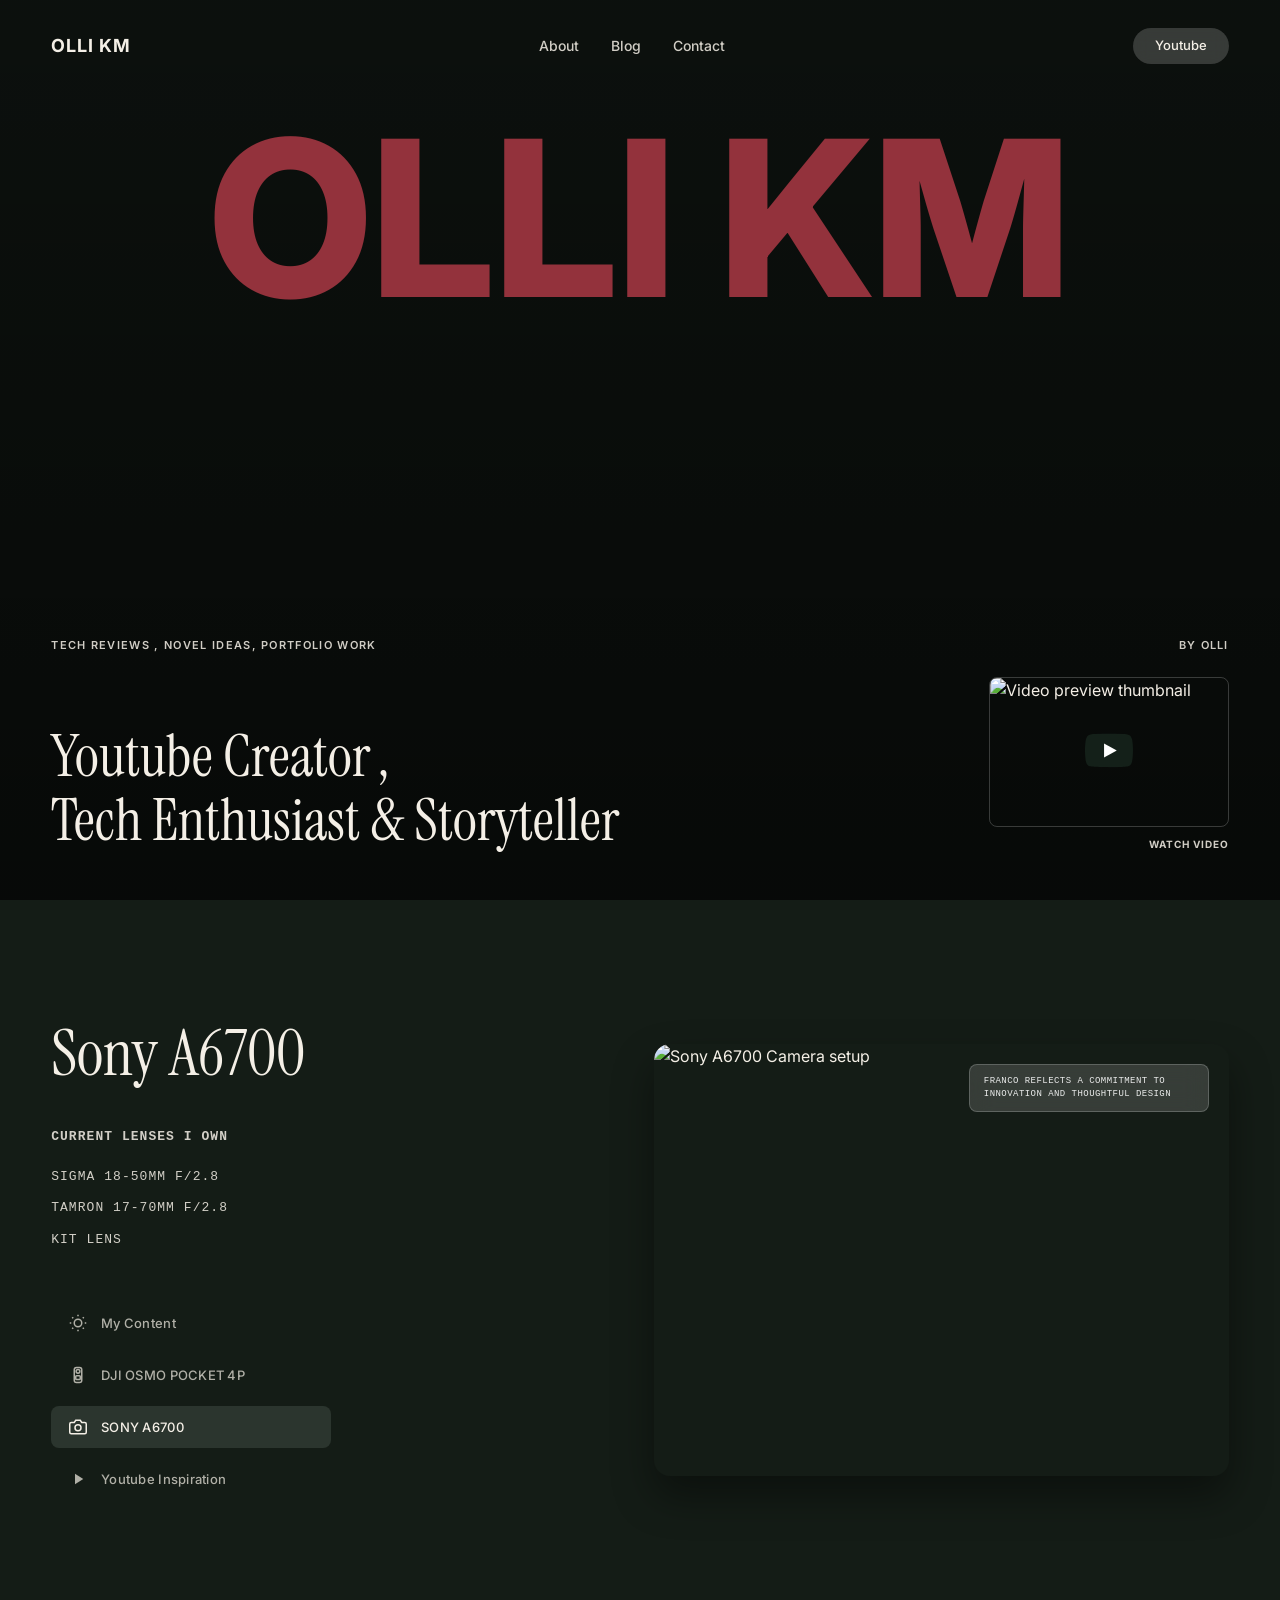
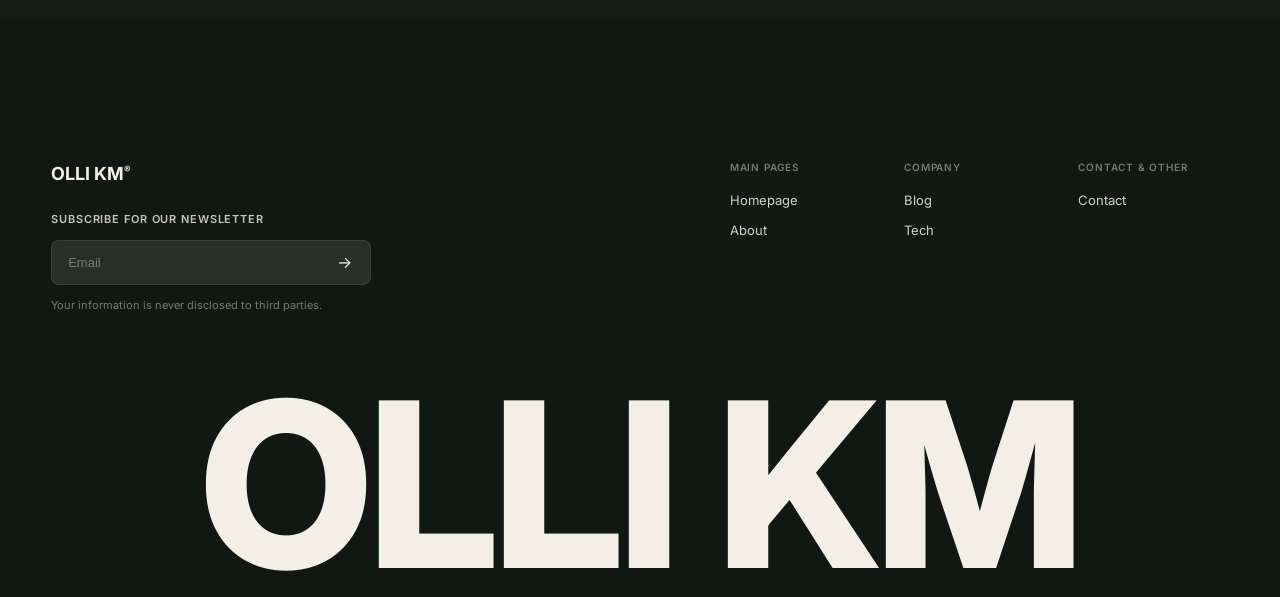
==== index.html @ 224660a1 "v2" ====
<!DOCTYPE html>
<html lang="en">
<head>
  <meta charset="UTF-8">
  <meta name="viewport" content="width=device-width, initial-scale=1.0">
  <title>Olli Km — Youtube Creator, Tech Enthusiast & Storyteller</title>
  <link rel="preconnect" href="https://fonts.googleapis.com">
  <link rel="preconnect" href="https://fonts.gstatic.com" crossorigin>
  <link href="https://fonts.googleapis.com/css2?family=Instrument+Serif:ital@0;1&family=Inter:wght@400;500;600;700&display=swap" rel="stylesheet">
  <link rel="stylesheet" href="styles.css">
</head>
<body>

  <!-- NAV -->
  <header class="nav">
    <div class="nav__inner">
      <a href="index.html" class="nav__logo" aria-label="Olli Km home">
        <span class="logo-text">OLLI KM</span>
      </a>

      <button class="nav__toggle" id="nav-toggle" aria-label="Toggle Navigation">
        <span></span><span></span><span></span>
      </button>

      <nav class="nav__links" id="nav-links">
        <a href="about.html">About</a>
        <a href="blog.html">Blog</a>
        <a href="contact.html">Contact</a>
      </nav>

      <a class="nav__social" href="https://www.youtube.com/@OlliKm" target="_blank" rel="noopener">Youtube</a>
    </div>
  </header>

  <!-- HERO -->
  <section class="hero">
    <div class="hero__bg">
      <video autoplay loop muted playsinline poster="https://framerusercontent.com/images/f2rn08afbrtsEUrreXvq5zwhVk.jpeg">
      </video>
      <div class="hero__overlay"></div>
    </div>

    <div class="hero__watermark">OLLI KM</div>

    <div class="hero__content">
      <div class="hero__eyebrows">
        <span class="hero__eyebrow-left">TECH REVIEWS , NOVEL IDEAS, PORTFOLIO WORK</span>
        <span class="hero__eyebrow-right">BY OLLI</span>
      </div>

      <div class="hero__bottom-row">
        <h1 class="hero__title">
          Youtube Creator ,<br>
          Tech Enthusiast &amp; Storyteller
        </h1>

        <div class="hero__video-card">
          <div class="hero__video-wrapper">
            <img src="https://i.ytimg.com/vi_webp/jwesm5OXnQU/sddefault.webp" alt="Video preview thumbnail">
            <button class="play-btn" data-video="https://www.youtube.com/embed/jwesm5OXnQU?autoplay=1" aria-label="Play video">
              <svg width="48" height="34" viewBox="0 0 68 48" fill="none">
                <path d="M66.52 7.74C65.74 4.81 64.03 2.33 61.1 1.55C55.79 0.13 34 0 34 0C34 0 12.21 0.13 6.9 1.55C3.97 2.33 2.27 4.81 1.48 7.74C0.06 13.05 0 24 0 24C0 24 0.06 34.95 1.48 40.26C2.26 43.19 3.97 45.67 6.9 46.45C12.21 47.87 34 48 34 48C34 48 55.79 47.87 61.1 46.45C64.03 45.67 65.74 43.19 66.52 40.26C67.94 34.95 68 24 68 24C68 24 67.94 13.05 66.52 7.74Z" fill="#16231b" fill-opacity="0.9"/>
                <path d="M45 24L27 14V34" fill="white"/>
              </svg>
            </button>
          </div>
          <span class="hero__video-caption">WATCH VIDEO</span>
        </div>
      </div>
    </div>
  </section>

  <!-- INTERACTIVE VERTICAL TABS SECTION -->
  <section class="section section--dark-tabs">
    <div class="tabs-grid">
      
      <!-- LEFT COLUMN: DYNAMIC TEXT & VERTICAL MENU -->
      <div class="tabs-left">
        <!-- Content Panel 1: My Content -->
        <div class="tab-text-panel" id="text-content">
          <h2 class="tab-panel__title">My Videos</h2>
          <p class="tab-panel__desc">Check out some of my latest YouTube uploads, tech reviews, and daily vlogs.</p>
        </div>

        <!-- Content Panel 2: DJI Osmo -->
        <div class="tab-text-panel" id="text-osmo">
          <h2 class="tab-panel__title">DJI Osmo Pocket 3</h2>
          <div class="tab-panel__mono-list">
            <span class="mono-label">MY TRAVEL RIG</span>
            <span>CREATOR COMBO</span>
            <span>DJI MIC 2 TRANSMITTER</span>
            <span>ND FILTER SET</span>
          </div>
        </div>

        <!-- Content Panel 3: Sony A6700 (Active Default) -->
        <div class="tab-text-panel active" id="text-sony">
          <h2 class="tab-panel__title">Sony A6700</h2>
          <div class="tab-panel__mono-list">
            <span class="mono-label">CURRENT LENSES I OWN</span>
            <span>SIGMA 18-50MM F/2.8</span>
            <span>TAMRON 17-70MM F/2.8</span>
            <span>KIT LENS</span>
          </div>
        </div>

        <!-- Content Panel 4: Youtube Inspiration -->
        <div class="tab-text-panel" id="text-inspiration">
          <h2 class="tab-panel__title">The Youtubers<br>I Enjoy Watching</h2>
        </div>

        <!-- Vertical Navigation Buttons List -->
        <div class="vertical-tab-list" role="tablist">
          <button class="v-tab-btn" data-tab="content" role="tab">
            <svg class="v-tab-icon" viewBox="0 0 24 24" fill="none" stroke="currentColor" stroke-width="2"><circle cx="12" cy="12" r="5"/><path d="M12 1v2M12 21v2M4.22 4.22l1.42 1.42M18.36 18.36l1.42 1.42M1 12h2M21 12h2M4.22 19.78l1.42-1.42M18.36 5.64l1.42-1.42"/></svg>
            <span>My Content</span>
          </button>

          <button class="v-tab-btn" data-tab="osmo" role="tab">
            <svg class="v-tab-icon" viewBox="0 0 24 24" fill="none" stroke="currentColor" stroke-width="2"><rect x="7" y="2" width="10" height="20" rx="3"/><circle cx="12" cy="7" r="2.5"/><rect x="9" y="13" width="6" height="5" rx="1"/></svg>
            <span>DJI OSMO POCKET 4P</span>
          </button>

          <button class="v-tab-btn active" data-tab="sony" role="tab">
            <svg class="v-tab-icon" viewBox="0 0 24 24" fill="none" stroke="currentColor" stroke-width="2"><path d="M23 19a2 2 0 0 1-2 2H3a2 2 0 0 1-2-2V8a2 2 0 0 1 2-2h4l2-3h6l2 3h4a2 2 0 0 1 2 2z"/><circle cx="12" cy="13" r="4"/></svg>
            <span>SONY A6700</span>
          </button>

          <button class="v-tab-btn" data-tab="inspiration" role="tab">
            <svg class="v-tab-icon" viewBox="0 0 24 24" fill="currentColor"><path d="M8 5v14l11-7z"/></svg>
            <span>Youtube Inspiration</span>
          </button>
        </div>
      </div>

      <!-- RIGHT COLUMN: DYNAMIC MEDIA CONTENT -->
      <div class="tabs-right">
        <!-- Media Panel 1: My Content -->
        <div class="tab-media-panel" id="media-content">
          <div class="video-grid-2col">
            <div class="v-card">
              <img src="https://i.ytimg.com/vi_webp/4opxB0Tn7pM/sddefault.webp" alt="Video thumbnail">
              <button class="play-btn" data-video="https://www.youtube.com/embed/4opxB0Tn7pM?autoplay=1" aria-label="Play video"><svg width="48" height="34" viewBox="0 0 68 48"><path d="M66.52 7.74C65.74 4.81 64.03 2.33 61.1 1.55C55.79 0.13 34 0 34 0C34 0 12.21 0.13 6.9 1.55C3.97 2.33 2.27 4.81 1.48 7.74C0.06 13.05 0 24 0 24C0 24 0.06 34.95 1.48 40.26C2.26 43.19 3.97 45.67 6.9 46.45C12.21 47.87 34 48 34 48C34 48 55.79 47.87 61.1 46.45C64.03 45.67 65.74 43.19 66.52 40.26C67.94 34.95 68 24 68 24C68 24 67.94 13.05 66.52 7.74Z" fill="#16231b"/><path d="M45 24L27 14V34" fill="white"/></svg></button>
            </div>
          </div>
        </div>

        <!-- Media Panel 2: DJI Osmo -->
        <div class="tab-media-panel" id="media-osmo">
          <div class="image-showcase">
            <img src="https://images.unsplash.com/photo-1526170375885-4d8ecf77b99f?auto=format&fit=crop&w=1000&q=80" alt="DJI Osmo Pocket Camera">
          </div>
        </div>

        <!-- Media Panel 3: Sony A6700 (Active Default) -->
        <div class="tab-media-panel active" id="media-sony">
          <div class="image-showcase">
            <img src="https://images.unsplash.com/photo-1516035069371-29a1b244cc32?auto=format&fit=crop&w=1000&q=80" alt="Sony A6700 Camera setup">
            <div class="glass-badge">
              FRANCO REFLECTS A COMMITMENT TO INNOVATION AND THOUGHTFUL DESIGN
            </div>
          </div>
        </div>

        <!-- Media Panel 4: Youtube Inspiration -->
        <div class="tab-media-panel" id="media-inspiration">
          <div class="stacked-video-list">
            <div class="v-card-stacked">
              <img src="https://images.unsplash.com/photo-1501339847302-ac426a4a7cbb?auto=format&fit=crop&w=800&q=80" alt="Coffee shop vlog">
              <div class="v-card-stacked__overlay">
                <span>MY LOFT APARTMENT COFFEE SHOP (the event)</span>
              </div>
              <button class="play-btn" data-video="https://www.youtube.com/embed/dQw4w9WgXcQ?autoplay=1" aria-label="Play video"><svg width="48" height="34" viewBox="0 0 68 48"><path d="M66.52 7.74C65.74 4.81 64.03 2.33 61.1 1.55C55.79 0.13 34 0 34 0C34 0 12.21 0.13 6.9 1.55C3.97 2.33 2.27 4.81 1.48 7.74C0.06 13.05 0 24 0 24C0 24 0.06 34.95 1.48 40.26C2.26 43.19 3.97 45.67 6.9 46.45C12.21 47.87 34 48 34 48C34 48 55.79 47.87 61.1 46.45C64.03 45.67 65.74 43.19 66.52 40.26C67.94 34.95 68 24 68 24C68 24 67.94 13.05 66.52 7.74Z" fill="#16231b"/><path d="M45 24L27 14V34" fill="white"/></svg></button>
            </div>
            <div class="v-card-stacked">
              <img src="https://images.unsplash.com/photo-1477959858617-67f30ac4ce6d?auto=format&fit=crop&w=800&q=80" alt="New year reset vlog">
              <div class="v-card-stacked__overlay">
                <span>new year reset LIVING ALONE TORONTO</span>
              </div>
              <button class="play-btn" data-video="https://www.youtube.com/embed/dQw4w9WgXcQ?autoplay=1" aria-label="Play video"><svg width="48" height="34" viewBox="0 0 68 48"><path d="M66.52 7.74C65.74 4.81 64.03 2.33 61.1 1.55C55.79 0.13 34 0 34 0C34 0 12.21 0.13 6.9 1.55C3.97 2.33 2.27 4.81 1.48 7.74C0.06 13.05 0 24 0 24C0 24 0.06 34.95 1.48 40.26C2.26 43.19 3.97 45.67 6.9 46.45C12.21 47.87 34 48 34 48C34 48 55.79 47.87 61.1 46.45C64.03 45.67 65.74 43.19 66.52 40.26C67.94 34.95 68 24 68 24C68 24 67.94 13.05 66.52 7.74Z" fill="#16231b"/><path d="M45 24L27 14V34" fill="white"/></svg></button>
            </div>
          </div>
        </div>
      </div>

    </div>
  </section>

  <!-- UNIVERSAL FOOTER (Add this block to all subpages) -->
  <footer class="site-footer">
    <!-- Top Image/Wave Banner Blend -->
    <div class="footer__wave-banner"></div>

    <div class="footer__content">
      <div class="footer__grid">
        
        <!-- Left: Branding & Newsletter -->
        <div class="footer__brand-col">
          <div class="footer__logo">OLLI KM<span class="logo-sup">®</span></div>
          <p class="footer__newsletter-label">SUBSCRIBE FOR OUR NEWSLETTER</p>
          <form class="footer__form" id="newsletter-form">
            <input type="email" placeholder="Email" required aria-label="Email address">
            <button type="submit" aria-label="Subscribe">→</button>
          </form>
          <p class="footer__disclaimer">Your information is never disclosed to third parties.</p>
        </div>

        <!-- Right: 3-Column Navigation -->
        <nav class="footer__nav-grid">
          <div class="footer__col">
            <span class="footer__col-head">MAIN PAGES</span>
            <a href="index.html">Homepage</a>
            <a href="about.html">About</a>
          </div>
          <div class="footer__col">
            <span class="footer__col-head">COMPANY</span>
            <a href="blog.html">Blog</a>
            <a href="contact.html">Tech</a>
          </div>
          <div class="footer__col">
            <span class="footer__col-head">CONTACT &amp; OTHER</span>
            <a href="contact.html">Contact</a>
          </div>
        </nav>

      </div>

      <!-- Edge-to-Edge Huge Title Watermark -->
      <div class="footer__watermark-bottom">OLLI KM</div>
    </div>
  </footer>

  <!-- Video Modal -->
  <div class="video-modal" id="video-modal" hidden>
    <button class="video-modal__close" id="video-modal-close" aria-label="Close video">&times;</button>
    <div class="video-modal__frame">
      <iframe id="video-modal-iframe" src="" title="Video player" frameborder="0" allow="accelerometer; autoplay; clipboard-write; encrypted-media; gyroscope; picture-in-picture" allowfullscreen></iframe>
    </div>
  </div>

  <script src="script.js"></script>
</body>
</html>
---- styles.css ----
/* =========================================================
   Global Variables & Reset
   ========================================================= */
:root {
  --color-cream: #f4efe6;
  --color-dark-bg: #111713;
  --color-tabs-bg: #141c16;
  --color-tab-pill: rgba(255, 255, 255, 0.12);
  --color-tab-pill-active: #2b352e;
  --color-maroon: #93323c;
  --color-white: #ffffff;
  --color-line-light: rgba(244, 239, 230, 0.12);

  --font-serif: "Instrument Serif", Georgia, serif;
  --font-sans: "Inter", -apple-system, BlinkMacSystemFont, sans-serif;

  --max-width: 1360px;
  --radius-sm: 8px;
  --radius-md: 16px;
  --radius-pill: 999px;
}

* { box-sizing: border-box; margin: 0; padding: 0; }
html { scroll-behavior: smooth; }

body {
  font-family: var(--font-sans);
  background: var(--color-dark-bg);
  color: var(--color-cream);
  -webkit-font-smoothing: antialiased;
  line-height: 1.5;
}

img { max-width: 100%; display: block; }
a { text-decoration: none; color: inherit; }
button { font-family: inherit; cursor: pointer; border: none; background: none; }

/* =========================================================
   Navigation Header
   ========================================================= */
.nav {
  position: absolute;
  top: 0; left: 0; right: 0;
  z-index: 20;
  padding: 28px 4vw;
}
.nav__inner {
  max-width: var(--max-width);
  margin: 0 auto;
  display: flex;
  align-items: center;
  justify-content: space-between;
}
.logo-text { font-weight: 700; font-size: 18px; letter-spacing: 0.05em; }
.nav__links { display: flex; gap: 32px; font-size: 14px; font-weight: 500; }
.nav__links a { opacity: 0.85; transition: opacity 0.2s; }
.nav__links a:hover { opacity: 1; }

.nav__social {
  font-size: 13px;
  font-weight: 500;
  background: rgba(255, 255, 255, 0.18);
  color: var(--color-cream);
  padding: 8px 22px;
  border-radius: var(--radius-pill);
  backdrop-filter: blur(8px);
  transition: all 0.2s;
}
.nav__social:hover { background: var(--color-cream); color: var(--color-dark-bg); }
.nav__toggle { display: none; }

/* =========================================================
   Hero Section
   ========================================================= */
.hero {
  position: relative;
  min-height: 100vh;
  display: flex;
  flex-direction: column;
  justify-content: space-between;
  padding: 120px 4vw 48px;
  overflow: hidden;
  background: var(--color-dark-bg);
}
.hero__bg { position: absolute; inset: 0; z-index: 1; }
.hero__bg video { width: 100%; height: 100%; object-fit: cover; }
.hero__overlay { position: absolute; inset: 0; background: linear-gradient(180deg, rgba(0,0,0,0.3) 0%, rgba(0,0,0,0.6) 100%); }

.hero__watermark {
  position: relative;
  z-index: 2;
  font-weight: 800;
  font-size: clamp(72px, 17vw, 240px);
  line-height: 0.9;
  color: var(--color-maroon);
  text-align: center;
  user-select: none;
}

.hero__content {
  position: relative;
  z-index: 3;
  max-width: var(--max-width);
  width: 100%;
  margin: auto auto 0;
}
.hero__eyebrows {
  display: flex;
  justify-content: space-between;
  font-size: 11px;
  font-weight: 600;
  letter-spacing: 0.12em;
  opacity: 0.85;
  margin-bottom: 24px;
}
.hero__bottom-row { display: flex; justify-content: space-between; align-items: flex-end; gap: 32px; }
.hero__title { font-family: var(--font-serif); font-weight: 400; font-size: clamp(36px, 4.5vw, 60px); line-height: 1.1; max-width: 620px; }

.hero__video-card { display: flex; flex-direction: column; align-items: flex-end; gap: 10px; }
.hero__video-wrapper {
  position: relative;
  width: 240px;
  aspect-ratio: 16/10;
  border-radius: var(--radius-sm);
  overflow: hidden;
  border: 1px solid rgba(255,255,255,0.2);
}
.hero__video-wrapper img { width: 100%; height: 100%; object-fit: cover; }
.hero__video-caption { font-size: 10px; font-weight: 700; letter-spacing: 0.1em; opacity: 0.85; }

.play-btn {
  position: absolute;
  top: 50%; left: 50%;
  transform: translate(-50%, -50%);
  transition: transform 0.2s;
}
.play-btn:hover { transform: translate(-50%, -50%) scale(1.1); }

/* =========================================================
   Vertical Sidebar Tabs Section (Matching Screenshots 1 & 2)
   ========================================================= */
.section--dark-tabs {
  background-color: var(--color-tabs-bg);
  padding: 120px 4vw;
  min-height: 80vh;
  display: flex;
  align-items: center;
}

.tabs-grid {
  max-width: var(--max-width);
  width: 100%;
  margin: 0 auto;
  display: grid;
  grid-template-columns: 1fr 1.1fr;
  gap: 80px;
  align-items: center;
}

/* Left Column Styling */
.tabs-left {
  display: flex;
  flex-direction: column;
  justify-content: space-between;
  min-height: 480px;
}

.tab-text-panel {
  display: none;
}
.tab-text-panel.active {
  display: block;
  animation: fadeIn 0.35s ease;
}

.tab-panel__title {
  font-family: var(--font-serif);
  font-weight: 400;
  font-size: clamp(48px, 5vw, 72px);
  line-height: 1.05;
  margin-bottom: 40px;
}

.tab-panel__desc {
  font-size: 16px;
  opacity: 0.8;
  max-width: 420px;
}

.tab-panel__mono-list {
  display: flex;
  flex-direction: column;
  gap: 12px;
  font-family: monospace;
  font-size: 13px;
  letter-spacing: 0.08em;
  opacity: 0.85;
}
.tab-panel__mono-list .mono-label {
  font-weight: 700;
  margin-bottom: 8px;
  color: var(--color-cream);
  opacity: 1;
}

/* Vertical Tab Buttons List */
.vertical-tab-list {
  display: flex;
  flex-direction: column;
  gap: 10px;
  max-width: 280px;
  margin-top: auto;
  padding-top: 40px;
}

.v-tab-btn {
  display: flex;
  align-items: center;
  gap: 14px;
  padding: 12px 18px;
  border-radius: var(--radius-sm);
  font-size: 13px;
  font-weight: 500;
  letter-spacing: 0.02em;
  color: rgba(244, 239, 230, 0.7);
  background: transparent;
  transition: all 0.2s ease;
}

.v-tab-btn:hover {
  color: var(--color-cream);
  background: rgba(255, 255, 255, 0.05);
}

.v-tab-btn.active {
  background: var(--color-tab-pill-active);
  color: var(--color-cream);
}

.v-tab-icon {
  width: 18px;
  height: 18px;
  flex-shrink: 0;
}

/* Right Column Media Containers */
.tab-media-panel {
  display: none;
}
.tab-media-panel.active {
  display: block;
  animation: fadeIn 0.35s ease;
}

.image-showcase {
  position: relative;
  width: 100%;
  aspect-ratio: 4/3;
  border-radius: var(--radius-md);
  overflow: hidden;
  box-shadow: 0 20px 40px rgba(0,0,0,0.4);
}
.image-showcase img { width: 100%; height: 100%; object-fit: cover; }

.glass-badge {
  position: absolute;
  top: 20px;
  right: 20px;
  max-width: 240px;
  padding: 10px 14px;
  font-family: monospace;
  font-size: 9px;
  letter-spacing: 0.05em;
  line-height: 1.4;
  color: rgba(255, 255, 255, 0.9);
  background: rgba(255, 255, 255, 0.15);
  backdrop-filter: blur(12px);
  -webkit-backdrop-filter: blur(12px);
  border: 1px solid rgba(255, 255, 255, 0.2);
  border-radius: var(--radius-sm);
}

.stacked-video-list {
  display: flex;
  flex-direction: column;
  gap: 24px;
}

.v-card-stacked {
  position: relative;
  width: 100%;
  aspect-ratio: 16/9;
  border-radius: var(--radius-md);
  overflow: hidden;
}
.v-card-stacked img { width: 100%; height: 100%; object-fit: cover; }

.v-card-stacked__overlay {
  position: absolute;
  inset: 0;
  display: flex;
  align-items: center;
  justify-content: center;
  background: rgba(0,0,0,0.25);
  font-weight: 700;
  font-size: 18px;
  text-align: center;
  padding: 20px;
  text-shadow: 0 2px 8px rgba(0,0,0,0.6);
}

@keyframes fadeIn {
  from { opacity: 0; transform: translateY(8px); }
  to { opacity: 1; transform: translateY(0); }
}

/* =========================================================
   Universal Footer (Matching Screenshot 3)
   ========================================================= */
.site-footer {
  background-color: var(--color-dark-bg);
  position: relative;
  overflow: hidden;
  padding-top: 140px;
}

/* Ocean Image Header Blend Overlay */
.footer__wave-banner {
  position: absolute;
  top: 0; left: 0; right: 0;
  height: 220px;
  background: linear-gradient(180deg, rgba(17, 23, 19, 0) 0%, var(--color-dark-bg) 100%),
              url("https://images.unsplash.com/photo-1507525428034-b723cf961d3e?auto=format&fit=crop&w=1600&q=80") center/cover no-repeat;
  opacity: 0.6;
}

.footer__content {
  position: relative;
  z-index: 2;
  max-width: var(--max-width);
  margin: 0 auto;
  padding: 0 4vw;
}

.footer__grid {
  display: grid;
  grid-template-columns: 1.2fr 1fr;
  gap: 80px;
  margin-bottom: 80px;
}

.footer__logo {
  font-size: 18px;
  font-weight: 700;
  margin-bottom: 24px;
}
.logo-sup { font-size: 10px; vertical-align: super; }

.footer__newsletter-label {
  font-size: 11px;
  font-weight: 600;
  letter-spacing: 0.08em;
  opacity: 0.8;
  margin-bottom: 12px;
}

.footer__form {
  display: flex;
  align-items: center;
  background: rgba(255, 255, 255, 0.1);
  border-radius: var(--radius-sm);
  padding: 4px 6px 4px 16px;
  max-width: 320px;
  margin-bottom: 12px;
  border: 1px solid rgba(255, 255, 255, 0.08);
}

.footer__form input {
  flex: 1;
  background: transparent;
  border: none;
  color: var(--color-cream);
  font-size: 13px;
  padding: 10px 0;
}
.footer__form input::placeholder { color: rgba(244, 239, 230, 0.4); }
.footer__form input:focus { outline: none; }

.footer__form button {
  color: var(--color-cream);
  font-size: 16px;
  padding: 4px 12px;
}

.footer__disclaimer {
  font-size: 11px;
  opacity: 0.45;
}

.footer__nav-grid {
  display: grid;
  grid-template-columns: repeat(3, 1fr);
  gap: 24px;
}

.footer__col-head {
  display: block;
  font-size: 10px;
  font-weight: 600;
  letter-spacing: 0.08em;
  opacity: 0.45;
  margin-bottom: 16px;
}

.footer__col a {
  display: block;
  font-size: 13px;
  margin-bottom: 10px;
  opacity: 0.85;
  transition: opacity 0.2s;
}
.footer__col a:hover { opacity: 1; }

/* Giant Bottom Edge-To-Edge Text */
.footer__watermark-bottom {
  font-weight: 800;
  font-size: clamp(80px, 18vw, 280px);
  line-height: 0.8;
  text-align: center;
  letter-spacing: -0.02em;
  color: var(--color-cream);
  user-select: none;
  padding-bottom: 20px;
}

/* Modal */
.video-modal {
  position: fixed; inset: 0; background: rgba(0,0,0,0.9);
  display: flex; align-items: center; justify-content: center; z-index: 100; padding: 24px;
}
.video-modal[hidden] { display: none; }
.video-modal__frame { width: 100%; max-width: 900px; aspect-ratio: 16/9; }
.video-modal__frame iframe { width: 100%; height: 100%; border-radius: var(--radius-sm); }
.video-modal__close { position: absolute; top: 24px; right: 32px; color: var(--color-cream); font-size: 36px; }

/* Responsive adjustments */
@media (max-width: 900px) {
  .tabs-grid { grid-template-columns: 1fr; gap: 48px; }
  .tabs-left { min-height: auto; }
  .footer__grid { grid-template-columns: 1fr; gap: 48px; }
}
/* =========================================================
   Active Navigation Highlight
   ========================================================= */
.nav__links a.nav__link--active {
  opacity: 1;
  font-weight: 600;
  border-bottom: 2px solid var(--color-cream);
  padding-bottom: 2px;
}

/* =========================================================
   About Page Hero
   ========================================================= */
.about-hero {
  padding: 160px 4vw 80px;
  background-color: var(--color-dark-bg);
}

.about-hero__inner {
  max-width: var(--max-width);
  margin: 0 auto;
}

.mono-tag {
  display: inline-block;
  font-family: monospace;
  font-size: 11px;
  letter-spacing: 0.12em;
  opacity: 0.7;
  margin-bottom: 20px;
}

.about-hero__title {
  font-family: var(--font-serif);
  font-weight: 400;
  font-size: clamp(40px, 5.5vw, 76px);
  line-height: 1.08;
  max-width: 960px;
}

/* =========================================================
   About Bio Section
   ========================================================= */
.about-bio {
  padding: 60px 4vw 120px;
  background-color: var(--color-tabs-bg);
}

.about-bio__inner {
  max-width: var(--max-width);
  margin: 0 auto;
  display: grid;
  grid-template-columns: 1fr 1.1fr;
  gap: 80px;
  align-items: center;
}

.bio-image-wrapper {
  position: relative;
  width: 100%;
  aspect-ratio: 4/5;
  border-radius: var(--radius-md);
  overflow: hidden;
  box-shadow: 0 20px 40px rgba(0,0,0,0.4);
}

.bio-image-wrapper img {
  width: 100%;
  height: 100%;
  object-fit: cover;
}

.section-heading {
  font-family: var(--font-serif);
  font-size: clamp(32px, 3.5vw, 48px);
  font-weight: 400;
  line-height: 1.15;
  margin: 8px 0 24px;
}

.bio-paragraph {
  font-size: 16px;
  line-height: 1.7;
  opacity: 0.8;
  margin-bottom: 20px;
}

/* Stats Cards */
.stats-grid {
  display: grid;
  grid-template-columns: repeat(3, 1fr);
  gap: 20px;
  margin-top: 40px;
  padding-top: 32px;
  border-top: 1px solid var(--color-line-light);
}

.stat-card__number {
  display: block;
  font-family: var(--font-serif);
  font-size: 32px;
  color: var(--color-cream);
  margin-bottom: 4px;
}

.stat-card__label {
  font-size: 11px;
  font-weight: 600;
  letter-spacing: 0.05em;
  opacity: 0.6;
  text-transform: uppercase;
}

/* =========================================================
   About Values Section
   ========================================================= */
.about-values {
  padding: 120px 4vw;
  background-color: var(--color-dark-bg);
}

.about-values__inner {
  max-width: var(--max-width);
  margin: 0 auto;
}

.values-header {
  margin-bottom: 60px;
}

.values-grid {
  display: grid;
  grid-template-columns: repeat(3, 1fr);
  gap: 32px;
}

.value-card {
  background: rgba(255, 255, 255, 0.03);
  border: 1px solid rgba(255, 255, 255, 0.06);
  padding: 36px 28px;
  border-radius: var(--radius-md);
  transition: transform 0.2s ease, border-color 0.2s ease;
}

.value-card:hover {
  transform: translateY(-4px);
  border-color: rgba(255, 255, 255, 0.15);
}

.value-card__num {
  font-family: monospace;
  font-size: 12px;
  opacity: 0.5;
  display: block;
  margin-bottom: 20px;
}

.value-card__title {
  font-size: 20px;
  font-weight: 600;
  margin-bottom: 12px;
}

.value-card__desc {
  font-size: 14px;
  line-height: 1.6;
  opacity: 0.75;
}

/* Responsive adjustments for About Page */
@media (max-width: 900px) {
  .about-bio__inner {
    grid-template-columns: 1fr;
    gap: 48px;
  }
  .values-grid {
    grid-template-columns: 1fr;
  }
  .stats-grid {
    grid-template-columns: repeat(2, 1fr);
  }
}
/* =========================================================
   Blog Page Styles
   ========================================================= */
.blog-hero {
  padding: 160px 4vw 60px;
  background-color: var(--color-dark-bg);
}

.blog-hero__inner {
  max-width: var(--max-width);
  margin: 0 auto;
}

.blog-hero__title {
  font-family: var(--font-serif);
  font-weight: 400;
  font-size: clamp(48px, 6vw, 84px);
  line-height: 1.05;
  margin-bottom: 40px;
}

.blog-filters {
  display: flex;
  gap: 12px;
  flex-wrap: wrap;
}

.filter-pill {
  font-size: 13px;
  font-weight: 500;
  padding: 10px 20px;
  border-radius: var(--radius-pill);
  background: rgba(255, 255, 255, 0.06);
  color: var(--color-cream);
  border: 1px solid rgba(255, 255, 255, 0.1);
  transition: all 0.2s ease;
}

.filter-pill:hover,
.filter-pill.active {
  background: var(--color-cream);
  color: var(--color-dark-bg);
  border-color: var(--color-cream);
}

/* Featured Article Banner */
.blog-featured {
  padding: 0 4vw 80px;
  background-color: var(--color-dark-bg);
}

.blog-featured__inner {
  max-width: var(--max-width);
  margin: 0 auto;
}

.featured-card {
  display: grid;
  grid-template-columns: 1.2fr 1fr;
  gap: 48px;
  align-items: center;
  background: var(--color-tabs-bg);
  border: 1px solid rgba(255, 255, 255, 0.08);
  border-radius: var(--radius-md);
  overflow: hidden;
  transition: border-color 0.2s ease;
}

.featured-card:hover {
  border-color: rgba(255, 255, 255, 0.2);
}

.featured-card__image {
  position: relative;
  aspect-ratio: 16/10;
  overflow: hidden;
}

.featured-card__image img {
  width: 100%;
  height: 100%;
  object-fit: cover;
  transition: transform 0.4s ease;
}

.featured-card:hover .featured-card__image img {
  transform: scale(1.03);
}

.category-badge {
  position: absolute;
  top: 20px;
  left: 20px;
  font-family: monospace;
  font-size: 10px;
  letter-spacing: 0.08em;
  background: rgba(17, 23, 19, 0.85);
  backdrop-filter: blur(8px);
  padding: 6px 12px;
  border-radius: var(--radius-sm);
  border: 1px solid rgba(255, 255, 255, 0.15);
}

.featured-card__content {
  padding: 40px 40px 40px 0;
}

.post-meta {
  font-family: monospace;
  font-size: 11px;
  letter-spacing: 0.08em;
  opacity: 0.6;
  margin-bottom: 16px;
  display: flex;
  align-items: center;
  gap: 8px;
}

.featured-card__title {
  font-family: var(--font-serif);
  font-size: clamp(28px, 3vw, 42px);
  font-weight: 400;
  line-height: 1.15;
  margin-bottom: 16px;
}

.featured-card__excerpt {
  font-size: 15px;
  line-height: 1.6;
  opacity: 0.75;
  margin-bottom: 24px;
}

.read-more-link {
  font-size: 13px;
  font-weight: 600;
  color: var(--color-cream);
  letter-spacing: 0.02em;
}

/* Blog Posts Grid */
.blog-grid-section {
  padding: 80px 4vw 120px;
  background-color: var(--color-tabs-bg);
}

.blog-grid__inner {
  max-width: var(--max-width);
  margin: 0 auto;
}

.posts-grid {
  display: grid;
  grid-template-columns: repeat(3, 1fr);
  gap: 32px;
}

.post-card {
  background: var(--color-dark-bg);
  border: 1px solid rgba(255, 255, 255, 0.06);
  border-radius: var(--radius-md);
  overflow: hidden;
  transition: transform 0.2s ease, border-color 0.2s ease;
}

.post-card:hover {
  transform: translateY(-4px);
  border-color: rgba(255, 255, 255, 0.18);
}

.post-card__image {
  position: relative;
  aspect-ratio: 16/10;
  overflow: hidden;
}

.post-card__image img {
  width: 100%;
  height: 100%;
  object-fit: cover;
}

.post-card__body {
  padding: 28px 24px;
}

.post-card__title {
  font-family: var(--font-serif);
  font-size: 24px;
  font-weight: 400;
  line-height: 1.2;
  margin-bottom: 12px;
}

.post-card__excerpt {
  font-size: 14px;
  line-height: 1.6;
  opacity: 0.7;
}

/* Responsive */
@media (max-width: 900px) {
  .featured-card {
    grid-template-columns: 1fr;
    gap: 0;
  }
  .featured-card__content {
    padding: 32px;
  }
  .posts-grid {
    grid-template-columns: 1fr;
  }
}
/* =========================================================
   Contact Page Styles
   ========================================================= */
.contact-hero {
  padding: 160px 4vw 60px;
  background-color: var(--color-dark-bg);
}

.contact-hero__inner {
  max-width: var(--max-width);
  margin: 0 auto;
}

.contact-hero__title {
  font-family: var(--font-serif);
  font-size: clamp(48px, 6vw, 84px);
  font-weight: 400;
  line-height: 1.05;
  margin-bottom: 16px;
}

.contact-hero__subtitle {
  font-size: 18px;
  line-height: 1.6;
  opacity: 0.75;
  max-width: 600px;
}

/* Contact Grid Section */
.contact-section {
  padding: 40px 4vw 140px;
  background-color: var(--color-dark-bg);
}

.contact-section__inner {
  max-width: var(--max-width);
  margin: 0 auto;
  display: grid;
  grid-template-columns: 1fr 1.4fr;
  gap: 80px;
  align-items: start;
}

/* Left Info Column */
.contact-info {
  display: flex;
  flex-direction: column;
  gap: 40px;
}

.status-badge {
  display: inline-flex;
  align-items: center;
  gap: 10px;
  font-family: monospace;
  font-size: 11px;
  letter-spacing: 0.08em;
  padding: 8px 16px;
  background: rgba(255, 255, 255, 0.05);
  border: 1px solid rgba(255, 255, 255, 0.1);
  border-radius: var(--radius-pill);
  width: fit-content;
}

.status-dot {
  width: 8px;
  height: 8px;
  background-color: #4CAF50;
  border-radius: 50%;
  box-shadow: 0 0 10px #4CAF50;
}

.contact-block {
  display: flex;
  flex-direction: column;
  gap: 8px;
}

.contact-label {
  font-family: monospace;
  font-size: 11px;
  letter-spacing: 0.08em;
  opacity: 0.5;
}

.contact-email {
  font-family: var(--font-serif);
  font-size: clamp(24px, 2.5vw, 36px);
  color: var(--color-cream);
  text-decoration: underline;
  text-underline-offset: 6px;
  text-decoration-color: rgba(255, 255, 255, 0.3);
  transition: text-decoration-color 0.2s ease;
}

.contact-email:hover {
  text-decoration-color: var(--color-cream);
}

.contact-text {
  font-size: 16px;
  opacity: 0.8;
}

.contact-socials {
  list-style: none;
  padding: 0;
  display: flex;
  flex-direction: column;
  gap: 12px;
}

.contact-socials a {
  font-size: 15px;
  color: var(--color-cream);
  opacity: 0.85;
  display: inline-flex;
  align-items: center;
  gap: 6px;
  transition: opacity 0.2s ease, transform 0.2s ease;
}

.contact-socials a:hover {
  opacity: 1;
  transform: translateX(4px);
}

/* Right Form Column */
.contact-form-wrapper {
  background: var(--color-tabs-bg);
  padding: 48px;
  border-radius: var(--radius-md);
  border: 1px solid rgba(255, 255, 255, 0.08);
}

.contact-form {
  display: flex;
  flex-direction: column;
  gap: 24px;
}

.form-row {
  display: grid;
  grid-template-columns: 1fr 1fr;
  gap: 24px;
}

.form-group {
  display: flex;
  flex-direction: column;
  gap: 8px;
}

.form-group label {
  font-family: monospace;
  font-size: 11px;
  letter-spacing: 0.08em;
  opacity: 0.6;
}

.form-group input,
.form-group select,
.form-group textarea {
  width: 100%;
  padding: 14px 18px;
  background: rgba(255, 255, 255, 0.04);
  border: 1px solid rgba(255, 255, 255, 0.12);
  border-radius: var(--radius-sm);
  color: var(--color-cream);
  font-family: var(--font-body);
  font-size: 15px;
  outline: none;
  transition: border-color 0.2s ease, background-color 0.2s ease;
}

.form-group select {
  appearance: none;
  background-image: url("data:image/svg+xml;utf8,<svg fill='white' height='24' viewBox='0 0 24 24' width='24' xmlns='http://www.w3.org/2000/svg'><path d='M7 10l5 5 5-5z'/></svg>");
  background-repeat: no-repeat;
  background-position: right 14px center;
  cursor: pointer;
}

.form-group select option {
  background-color: var(--color-dark-bg);
  color: var(--color-cream);
}

.form-group input:focus,
.form-group select:focus,
.form-group textarea:focus {
  border-color: var(--color-cream);
  background: rgba(255, 255, 255, 0.08);
}

.submit-btn {
  display: inline-flex;
  align-items: center;
  justify-content: center;
  gap: 12px;
  padding: 16px 32px;
  background: var(--color-cream);
  color: var(--color-dark-bg);
  font-family: var(--font-body);
  font-size: 14px;
  font-weight: 600;
  border-radius: var(--radius-pill);
  border: none;
  cursor: pointer;
  margin-top: 12px;
  transition: transform 0.2s ease, opacity 0.2s ease;
}

.submit-btn:hover {
  opacity: 0.9;
  transform: translateY(-2px);
}

/* Mobile Responsive */
@media (max-width: 900px) {
  .contact-section__inner {
    grid-template-columns: 1fr;
    gap: 48px;
  }
  .form-row {
    grid-template-columns: 1fr;
  }
  .contact-form-wrapper {
    padding: 28px;
  }
}
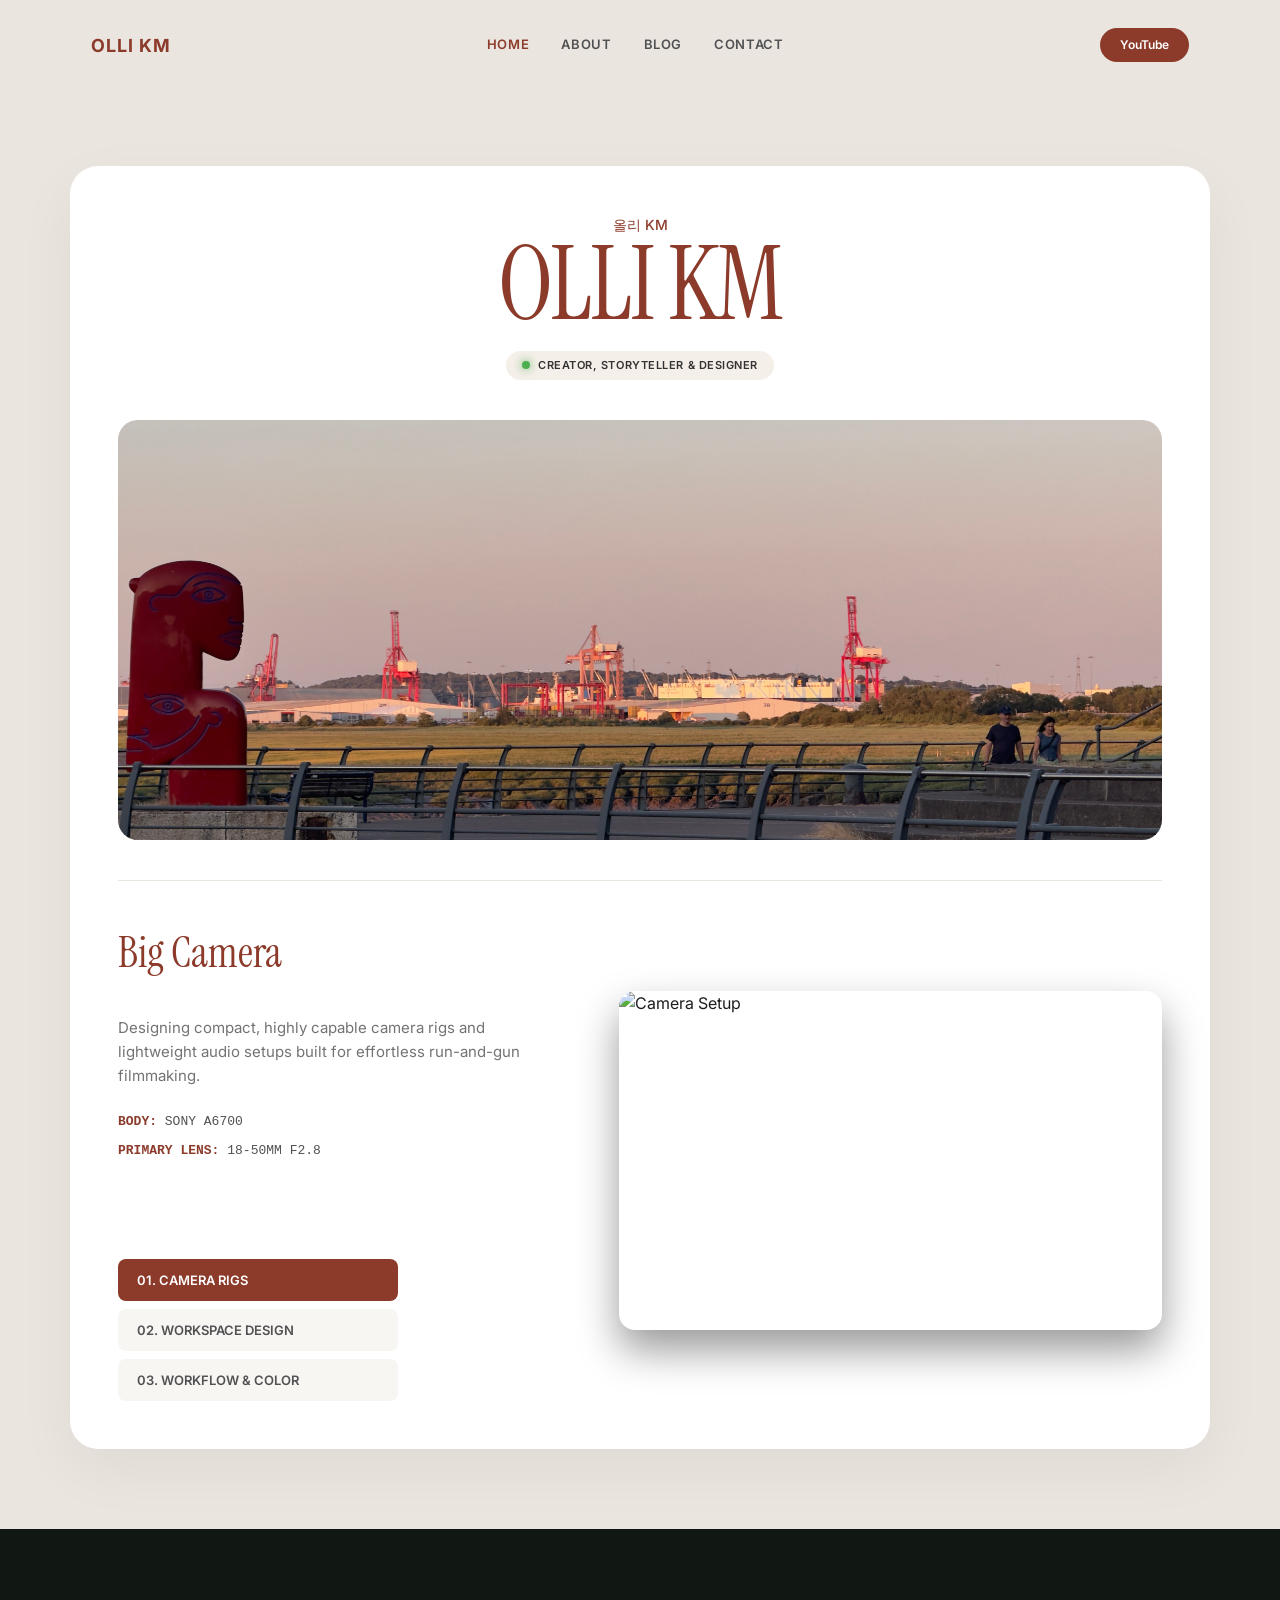
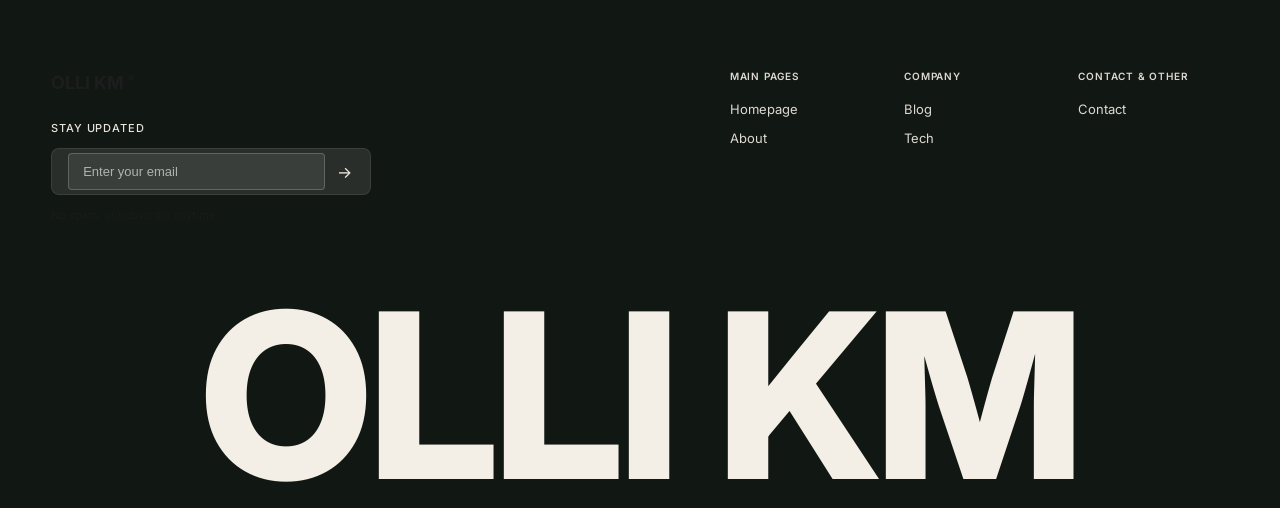
==== commit 395323ee: "v3" ====
--- a/index.html
+++ b/index.html
@@ -3,209 +3,143 @@
 <head>
   <meta charset="UTF-8">
   <meta name="viewport" content="width=device-width, initial-scale=1.0">
-  <title>Olli Km — Youtube Creator, Tech Enthusiast & Storyteller</title>
+  <title>Olli Km — Creator & Storyteller</title>
   <link rel="preconnect" href="https://fonts.googleapis.com">
   <link rel="preconnect" href="https://fonts.gstatic.com" crossorigin>
   <link href="https://fonts.googleapis.com/css2?family=Instrument+Serif:ital@0;1&family=Inter:wght@400;500;600;700&display=swap" rel="stylesheet">
   <link rel="stylesheet" href="styles.css">
 </head>
-<body>
+<body class="about-style-body">
 
-  <!-- NAV -->
-  <header class="nav">
-    <div class="nav__inner">
-      <a href="index.html" class="nav__logo" aria-label="Olli Km home">
-        <span class="logo-text">OLLI KM</span>
-      </a>
-
-      <button class="nav__toggle" id="nav-toggle" aria-label="Toggle Navigation">
-        <span></span><span></span><span></span>
-      </button>
-
-      <nav class="nav__links" id="nav-links">
-        <a href="about.html">About</a>
-        <a href="blog.html">Blog</a>
-        <a href="contact.html">Contact</a>
+  <!-- LIGHT APP NAVIGATION HEADER -->
+  <header class="app-nav-wrapper">
+    <div class="app-nav">
+      <a href="index.html" class="app-nav__logo">OLLI KM</a>
+      <nav class="app-nav__links">
+        <a href="index.html" class="active">HOME</a>
+        <a href="about.html">ABOUT</a>
+        <a href="blog.html">BLOG</a>
+        <a href="contact.html">CONTACT</a>
       </nav>
-
-      <a class="nav__social" href="https://www.youtube.com/@OlliKm" target="_blank" rel="noopener">Youtube</a>
+      <div class="app-nav__actions">
+        <a href="https://www.youtube.com/@OlliKm" target="_blank" rel="noopener noreferrer" class="nav-btn-primary">YouTube</a>
+      </div>
     </div>
   </header>
 
-  <!-- HERO -->
-  <section class="hero">
-    <div class="hero__bg">
-      <video autoplay loop muted playsinline poster="https://framerusercontent.com/images/f2rn08afbrtsEUrreXvq5zwhVk.jpeg">
-      </video>
-      <div class="hero__overlay"></div>
-    </div>
+  <!-- FLOATING APP CANVAS CONTAINER -->
+  <div class="page-canvas-wrapper">
+    <main class="page-canvas">
 
-    <div class="hero__watermark">OLLI KM</div>
+      <!-- HERO / HEADER SECTION -->
+      <section class="canvas-header">
+        <span class="korean-subtitle">올리 KM</span>
+        <h1 class="serif-hero-title">OLLI KM</h1>
+        <div class="status-pill">
+          <span class="status-dot"></span>
+          <span>CREATOR, STORYTELLER & DESIGNER</span>
+        </div>
+      </section>
 
-    <div class="hero__content">
-      <div class="hero__eyebrows">
-        <span class="hero__eyebrow-left">TECH REVIEWS , NOVEL IDEAS, PORTFOLIO WORK</span>
-        <span class="hero__eyebrow-right">BY OLLI</span>
-      </div>
+      <!-- HERO MEDIA BANNER -->
+      <section class="hero-image-container">
+        <img src="images/homepage.jpeg" alt="Olli Km homepage" class="hero-banner-img">
+      </section>
 
-      <div class="hero__bottom-row">
-        <h1 class="hero__title">
-          Youtube Creator ,<br>
-          Tech Enthusiast &amp; Storyteller
-        </h1>
+      <!-- INTERACTIVE TABBED FEATURE SECTION -->
+      <section class="tabs-grid-light">
+        
+        <!-- Left Column: Dynamic Text & Switcher -->
+        <div class="tabs-left">
+          
+          <!-- Text Panel 1 -->
+          <div class="tab-text-panel active" data-tab="1">
+            <h2 class="serif-section-title">Big Camera</h2>
+            <p class="tab-panel__desc" style="font-size: 15px; color: #515154; line-height: 1.6; margin-bottom: 24px;">
+              Designing compact, highly capable camera rigs and lightweight audio setups built for effortless run-and-gun filmmaking.
+            </p>
+            <div class="tab-panel__mono-list-light">
+              <div><span class="mono-label-rust">BODY:</span> SONY A6700</div>
+              <div><span class="mono-label-rust">PRIMARY LENS:</span> 18-50MM F2.8</div>
+            </div>
+          </div>
 
-        <div class="hero__video-card">
-          <div class="hero__video-wrapper">
-            <img src="https://i.ytimg.com/vi_webp/jwesm5OXnQU/sddefault.webp" alt="Video preview thumbnail">
-            <button class="play-btn" data-video="https://www.youtube.com/embed/jwesm5OXnQU?autoplay=1" aria-label="Play video">
-              <svg width="48" height="34" viewBox="0 0 68 48" fill="none">
-                <path d="M66.52 7.74C65.74 4.81 64.03 2.33 61.1 1.55C55.79 0.13 34 0 34 0C34 0 12.21 0.13 6.9 1.55C3.97 2.33 2.27 4.81 1.48 7.74C0.06 13.05 0 24 0 24C0 24 0.06 34.95 1.48 40.26C2.26 43.19 3.97 45.67 6.9 46.45C12.21 47.87 34 48 34 48C34 48 55.79 47.87 61.1 46.45C64.03 45.67 65.74 43.19 66.52 40.26C67.94 34.95 68 24 68 24C68 24 67.94 13.05 66.52 7.74Z" fill="#16231b" fill-opacity="0.9"/>
-                <path d="M45 24L27 14V34" fill="white"/>
-              </svg>
-            </button>
+          <!-- Text Panel 2 -->
+          <div class="tab-text-panel" data-tab="2">
+            <h2 class="serif-section-title">Little camera</h2>
+            <p class="tab-panel__desc" style="font-size: 15px; color: #515154; line-height: 1.6; margin-bottom: 24px;">
+              Building workspace environments that minimize physical clutter to maximize creative focus and deep work productivity.
+            </p>
+            <div class="tab-panel__mono-list-light">
+              <div><span class="mono-label-rust">BODY:</span> DJI OSMO POCKET 4P</div>
+              <div><span class="mono-label-rust">AUDIO:</span> DJI MIC 3</div>
+            </div>
           </div>
-          <span class="hero__video-caption">WATCH VIDEO</span>
-        </div>
-      </div>
-    </div>
-  </section>
 
-  <!-- INTERACTIVE VERTICAL TABS SECTION -->
-  <section class="section section--dark-tabs">
-    <div class="tabs-grid">
-      
-      <!-- LEFT COLUMN: DYNAMIC TEXT & VERTICAL MENU -->
-      <div class="tabs-left">
-        <!-- Content Panel 1: My Content -->
-        <div class="tab-text-panel" id="text-content">
-          <h2 class="tab-panel__title">My Videos</h2>
-          <p class="tab-panel__desc">Check out some of my latest YouTube uploads, tech reviews, and daily vlogs.</p>
+          <!-- Text Panel 3 -->
+          <div class="tab-text-panel" data-tab="3">
+            <h2 class="serif-section-title">Digital Workflows</h2>
+            <p class="tab-panel__desc" style="font-size: 15px; color: #515154; line-height: 1.6; margin-bottom: 24px;">
+              Establishing structured DaVinci Resolve grading trees, automated backup architectures, and seamless post-production pipelines.
+            </p>
+            <div class="tab-panel__mono-list-light">
+              <div><span class="mono-label-rust">SOFTWARE:</span> DAVINCI RESOLVE STUDIO</div>
+              <div><span class="mono-label-rust">COLOR:</span> LOG TO REC.709 FILM LOOK</div>
+            </div>
+          </div>
+
+          <!-- Vertical Tab Switcher Buttons -->
+          <div class="vertical-tab-list-light">
+            <button type="button" class="v-tab-btn-light active" data-tab-target="1">01. CAMERA RIGS</button>
+            <button type="button" class="v-tab-btn-light" data-tab-target="2">02. WORKSPACE DESIGN</button>
+            <button type="button" class="v-tab-btn-light" data-tab-target="3">03. WORKFLOW & COLOR</button>
+          </div>
+
         </div>
 
-        <!-- Content Panel 2: DJI Osmo -->
-        <div class="tab-text-panel" id="text-osmo">
-          <h2 class="tab-panel__title">DJI Osmo Pocket 3</h2>
-          <div class="tab-panel__mono-list">
-            <span class="mono-label">MY TRAVEL RIG</span>
-            <span>CREATOR COMBO</span>
-            <span>DJI MIC 2 TRANSMITTER</span>
-            <span>ND FILTER SET</span>
+        <!-- Right Column: Media Panels -->
+        <div class="tabs-right">
+          
+          <div class="tab-media-panel active" data-tab="1">
+            <div class="image-showcase">
+              <img src="images/sa6700.JPG" alt="Camera Setup">
+            </div>
           </div>
+
+          <div class="tab-media-panel" data-tab="2">
+            <div class="image-showcase">
+              <img src="images/pocket4p2.JPG" alt="pocket4p">
+            </div>
+          </div>
+
+          <div class="tab-media-panel" data-tab="3">
+            <div class="image-showcase">
+              <img src="https://images.unsplash.com/photo-1574717024653-61fd2cf4d44d?auto=format&fit=crop&w=1000&q=80" alt="Editing Setup">
+            </div>
+          </div>
+
         </div>
 
-        <!-- Content Panel 3: Sony A6700 (Active Default) -->
-        <div class="tab-text-panel active" id="text-sony">
-          <h2 class="tab-panel__title">Sony A6700</h2>
-          <div class="tab-panel__mono-list">
-            <span class="mono-label">CURRENT LENSES I OWN</span>
-            <span>SIGMA 18-50MM F/2.8</span>
-            <span>TAMRON 17-70MM F/2.8</span>
-            <span>KIT LENS</span>
-          </div>
+      </section>
+
+    </main>
+  </div>
+
+  <!-- SITE FOOTER -->
+  <footer class="site-footer">
+    <div class="footer__wave-banner"></div>
+    <div class="footer__content">
+      <div class="footer__grid">
+        <div class="footer__brand-col">
+          <div class="footer__logo">OLLI KM <span class="logo-sup">®</span></div>
+          <div class="footer__newsletter-label">STAY UPDATED</div>
+          <form class="footer__form">
+            <input type="email" placeholder="Enter your email" class="footer__newsletter-input" required>
+            <button type="submit">→</button>
+          </form>
+          <p class="footer__disclaimer">No spam, unsubscribe anytime.</p>
         </div>
 
-        <!-- Content Panel 4: Youtube Inspiration -->
-        <div class="tab-text-panel" id="text-inspiration">
-          <h2 class="tab-panel__title">The Youtubers<br>I Enjoy Watching</h2>
-        </div>
-
-        <!-- Vertical Navigation Buttons List -->
-        <div class="vertical-tab-list" role="tablist">
-          <button class="v-tab-btn" data-tab="content" role="tab">
-            <svg class="v-tab-icon" viewBox="0 0 24 24" fill="none" stroke="currentColor" stroke-width="2"><circle cx="12" cy="12" r="5"/><path d="M12 1v2M12 21v2M4.22 4.22l1.42 1.42M18.36 18.36l1.42 1.42M1 12h2M21 12h2M4.22 19.78l1.42-1.42M18.36 5.64l1.42-1.42"/></svg>
-            <span>My Content</span>
-          </button>
-
-          <button class="v-tab-btn" data-tab="osmo" role="tab">
-            <svg class="v-tab-icon" viewBox="0 0 24 24" fill="none" stroke="currentColor" stroke-width="2"><rect x="7" y="2" width="10" height="20" rx="3"/><circle cx="12" cy="7" r="2.5"/><rect x="9" y="13" width="6" height="5" rx="1"/></svg>
-            <span>DJI OSMO POCKET 4P</span>
-          </button>
-
-          <button class="v-tab-btn active" data-tab="sony" role="tab">
-            <svg class="v-tab-icon" viewBox="0 0 24 24" fill="none" stroke="currentColor" stroke-width="2"><path d="M23 19a2 2 0 0 1-2 2H3a2 2 0 0 1-2-2V8a2 2 0 0 1 2-2h4l2-3h6l2 3h4a2 2 0 0 1 2 2z"/><circle cx="12" cy="13" r="4"/></svg>
-            <span>SONY A6700</span>
-          </button>
-
-          <button class="v-tab-btn" data-tab="inspiration" role="tab">
-            <svg class="v-tab-icon" viewBox="0 0 24 24" fill="currentColor"><path d="M8 5v14l11-7z"/></svg>
-            <span>Youtube Inspiration</span>
-          </button>
-        </div>
-      </div>
-
-      <!-- RIGHT COLUMN: DYNAMIC MEDIA CONTENT -->
-      <div class="tabs-right">
-        <!-- Media Panel 1: My Content -->
-        <div class="tab-media-panel" id="media-content">
-          <div class="video-grid-2col">
-            <div class="v-card">
-              <img src="https://i.ytimg.com/vi_webp/4opxB0Tn7pM/sddefault.webp" alt="Video thumbnail">
-              <button class="play-btn" data-video="https://www.youtube.com/embed/4opxB0Tn7pM?autoplay=1" aria-label="Play video"><svg width="48" height="34" viewBox="0 0 68 48"><path d="M66.52 7.74C65.74 4.81 64.03 2.33 61.1 1.55C55.79 0.13 34 0 34 0C34 0 12.21 0.13 6.9 1.55C3.97 2.33 2.27 4.81 1.48 7.74C0.06 13.05 0 24 0 24C0 24 0.06 34.95 1.48 40.26C2.26 43.19 3.97 45.67 6.9 46.45C12.21 47.87 34 48 34 48C34 48 55.79 47.87 61.1 46.45C64.03 45.67 65.74 43.19 66.52 40.26C67.94 34.95 68 24 68 24C68 24 67.94 13.05 66.52 7.74Z" fill="#16231b"/><path d="M45 24L27 14V34" fill="white"/></svg></button>
-            </div>
-          </div>
-        </div>
-
-        <!-- Media Panel 2: DJI Osmo -->
-        <div class="tab-media-panel" id="media-osmo">
-          <div class="image-showcase">
-            <img src="https://images.unsplash.com/photo-1526170375885-4d8ecf77b99f?auto=format&fit=crop&w=1000&q=80" alt="DJI Osmo Pocket Camera">
-          </div>
-        </div>
-
-        <!-- Media Panel 3: Sony A6700 (Active Default) -->
-        <div class="tab-media-panel active" id="media-sony">
-          <div class="image-showcase">
-            <img src="https://images.unsplash.com/photo-1516035069371-29a1b244cc32?auto=format&fit=crop&w=1000&q=80" alt="Sony A6700 Camera setup">
-            <div class="glass-badge">
-              FRANCO REFLECTS A COMMITMENT TO INNOVATION AND THOUGHTFUL DESIGN
-            </div>
-          </div>
-        </div>
-
-        <!-- Media Panel 4: Youtube Inspiration -->
-        <div class="tab-media-panel" id="media-inspiration">
-          <div class="stacked-video-list">
-            <div class="v-card-stacked">
-              <img src="https://images.unsplash.com/photo-1501339847302-ac426a4a7cbb?auto=format&fit=crop&w=800&q=80" alt="Coffee shop vlog">
-              <div class="v-card-stacked__overlay">
-                <span>MY LOFT APARTMENT COFFEE SHOP (the event)</span>
-              </div>
-              <button class="play-btn" data-video="https://www.youtube.com/embed/dQw4w9WgXcQ?autoplay=1" aria-label="Play video"><svg width="48" height="34" viewBox="0 0 68 48"><path d="M66.52 7.74C65.74 4.81 64.03 2.33 61.1 1.55C55.79 0.13 34 0 34 0C34 0 12.21 0.13 6.9 1.55C3.97 2.33 2.27 4.81 1.48 7.74C0.06 13.05 0 24 0 24C0 24 0.06 34.95 1.48 40.26C2.26 43.19 3.97 45.67 6.9 46.45C12.21 47.87 34 48 34 48C34 48 55.79 47.87 61.1 46.45C64.03 45.67 65.74 43.19 66.52 40.26C67.94 34.95 68 24 68 24C68 24 67.94 13.05 66.52 7.74Z" fill="#16231b"/><path d="M45 24L27 14V34" fill="white"/></svg></button>
-            </div>
-            <div class="v-card-stacked">
-              <img src="https://images.unsplash.com/photo-1477959858617-67f30ac4ce6d?auto=format&fit=crop&w=800&q=80" alt="New year reset vlog">
-              <div class="v-card-stacked__overlay">
-                <span>new year reset LIVING ALONE TORONTO</span>
-              </div>
-              <button class="play-btn" data-video="https://www.youtube.com/embed/dQw4w9WgXcQ?autoplay=1" aria-label="Play video"><svg width="48" height="34" viewBox="0 0 68 48"><path d="M66.52 7.74C65.74 4.81 64.03 2.33 61.1 1.55C55.79 0.13 34 0 34 0C34 0 12.21 0.13 6.9 1.55C3.97 2.33 2.27 4.81 1.48 7.74C0.06 13.05 0 24 0 24C0 24 0.06 34.95 1.48 40.26C2.26 43.19 3.97 45.67 6.9 46.45C12.21 47.87 34 48 34 48C34 48 55.79 47.87 61.1 46.45C64.03 45.67 65.74 43.19 66.52 40.26C67.94 34.95 68 24 68 24C68 24 67.94 13.05 66.52 7.74Z" fill="#16231b"/><path d="M45 24L27 14V34" fill="white"/></svg></button>
-            </div>
-          </div>
-        </div>
-      </div>
-
-    </div>
-  </section>
-
-  <!-- UNIVERSAL FOOTER (Add this block to all subpages) -->
-  <footer class="site-footer">
-    <!-- Top Image/Wave Banner Blend -->
-    <div class="footer__wave-banner"></div>
-
-    <div class="footer__content">
-      <div class="footer__grid">
-        
-        <!-- Left: Branding & Newsletter -->
-        <div class="footer__brand-col">
-          <div class="footer__logo">OLLI KM<span class="logo-sup">®</span></div>
-          <p class="footer__newsletter-label">SUBSCRIBE FOR OUR NEWSLETTER</p>
-          <form class="footer__form" id="newsletter-form">
-            <input type="email" placeholder="Email" required aria-label="Email address">
-            <button type="submit" aria-label="Subscribe">→</button>
-          </form>
-          <p class="footer__disclaimer">Your information is never disclosed to third parties.</p>
-        </div>
-
-        <!-- Right: 3-Column Navigation -->
         <nav class="footer__nav-grid">
           <div class="footer__col">
             <span class="footer__col-head">MAIN PAGES</span>
@@ -218,26 +152,16 @@
             <a href="contact.html">Tech</a>
           </div>
           <div class="footer__col">
-            <span class="footer__col-head">CONTACT &amp; OTHER</span>
+            <span class="footer__col-head">CONTACT & OTHER</span>
             <a href="contact.html">Contact</a>
           </div>
         </nav>
-
       </div>
 
-      <!-- Edge-to-Edge Huge Title Watermark -->
       <div class="footer__watermark-bottom">OLLI KM</div>
     </div>
   </footer>
 
-  <!-- Video Modal -->
-  <div class="video-modal" id="video-modal" hidden>
-    <button class="video-modal__close" id="video-modal-close" aria-label="Close video">&times;</button>
-    <div class="video-modal__frame">
-      <iframe id="video-modal-iframe" src="" title="Video player" frameborder="0" allow="accelerometer; autoplay; clipboard-write; encrypted-media; gyroscope; picture-in-picture" allowfullscreen></iframe>
-    </div>
-  </div>
-
   <script src="script.js"></script>
 </body>
 </html>
--- a/styles.css
+++ b/styles.css
@@ -137,7 +137,7 @@
 .play-btn:hover { transform: translate(-50%, -50%) scale(1.1); }
 
 /* =========================================================
-   Vertical Sidebar Tabs Section (Matching Screenshots 1 & 2)
+   Vertical Sidebar Tabs Section
    ========================================================= */
 .section--dark-tabs {
   background-color: var(--color-tabs-bg);
@@ -255,7 +255,7 @@
 .image-showcase {
   position: relative;
   width: 100%;
-  aspect-ratio: 4/3;
+  aspect-ratio: 16 / 10;
   border-radius: var(--radius-md);
   overflow: hidden;
   box-shadow: 0 20px 40px rgba(0,0,0,0.4);
@@ -315,7 +315,7 @@
 }
 
 /* =========================================================
-   Universal Footer (Matching Screenshot 3)
+   Universal Footer
    ========================================================= */
 .site-footer {
   background-color: var(--color-dark-bg);
@@ -324,12 +324,11 @@
   padding-top: 140px;
 }
 
-/* Ocean Image Header Blend Overlay */
 .footer__wave-banner {
   position: absolute;
   top: 0; left: 0; right: 0;
   height: 220px;
-  background: linear-gradient(180deg, rgba(17, 23, 19, 0) 0%, var(--color-dark-bg) 100%),
+  background: linear-gradient(180deg, rgba(34, 53, 40, 0) 0%, var(--color-dark-bg) 100%),
               url("https://images.unsplash.com/photo-1507525428034-b723cf961d3e?auto=format&fit=crop&w=1600&q=80") center/cover no-repeat;
   opacity: 0.6;
 }
@@ -356,11 +355,14 @@
 }
 .logo-sup { font-size: 10px; vertical-align: super; }
 
-.footer__newsletter-label {
+.footer__newsletter-label,
+.footer__newsletter-title,
+.footer__newsletter label {
+  color: var(--color-cream, #ffffff);
   font-size: 11px;
-  font-weight: 600;
+  font-weight: 500;
   letter-spacing: 0.08em;
-  opacity: 0.8;
+  opacity: 0.95;
   margin-bottom: 12px;
 }
 
@@ -375,15 +377,18 @@
   border: 1px solid rgba(255, 255, 255, 0.08);
 }
 
-.footer__form input {
+.footer__form input,
+.footer__form input[type="email"],
+.footer__newsletter-input {
   flex: 1;
-  background: transparent;
-  border: none;
-  color: var(--color-cream);
+  background-color: rgba(255, 255, 255, 0.08);
+  border: 1px solid rgba(255, 255, 255, 0.2);
+  color: #ffffff;
   font-size: 13px;
-  padding: 10px 0;
-}
-.footer__form input::placeholder { color: rgba(244, 239, 230, 0.4); }
+  padding: 10px 14px;
+  border-radius: 4px;
+}
+.footer__form input::placeholder { color: rgba(255, 255, 255, 0.6); }
 .footer__form input:focus { outline: none; }
 
 .footer__form button {
@@ -394,7 +399,7 @@
 
 .footer__disclaimer {
   font-size: 11px;
-  opacity: 0.45;
+  opacity: 0.75;
 }
 
 .footer__nav-grid {
@@ -408,7 +413,8 @@
   font-size: 10px;
   font-weight: 600;
   letter-spacing: 0.08em;
-  opacity: 0.45;
+  color: var(--color-cream, #ffffff);
+  opacity: 0.9;
   margin-bottom: 16px;
 }
 
@@ -416,12 +422,12 @@
   display: block;
   font-size: 13px;
   margin-bottom: 10px;
-  opacity: 0.85;
+  color: var(--color-cream, #ffffff);
+  opacity: 0.9;
   transition: opacity 0.2s;
 }
 .footer__col a:hover { opacity: 1; }
 
-/* Giant Bottom Edge-To-Edge Text */
 .footer__watermark-bottom {
   font-weight: 800;
   font-size: clamp(80px, 18vw, 280px);
@@ -443,15 +449,7 @@
 .video-modal__frame iframe { width: 100%; height: 100%; border-radius: var(--radius-sm); }
 .video-modal__close { position: absolute; top: 24px; right: 32px; color: var(--color-cream); font-size: 36px; }
 
-/* Responsive adjustments */
-@media (max-width: 900px) {
-  .tabs-grid { grid-template-columns: 1fr; gap: 48px; }
-  .tabs-left { min-height: auto; }
-  .footer__grid { grid-template-columns: 1fr; gap: 48px; }
-}
-/* =========================================================
-   Active Navigation Highlight
-   ========================================================= */
+/* Active Navigation Highlight */
 .nav__links a.nav__link--active {
   opacity: 1;
   font-weight: 600;
@@ -460,7 +458,7 @@
 }
 
 /* =========================================================
-   About Page Hero
+   About Page Hero & Bio
    ========================================================= */
 .about-hero {
   padding: 160px 4vw 80px;
@@ -489,9 +487,6 @@
   max-width: 960px;
 }
 
-/* =========================================================
-   About Bio Section
-   ========================================================= */
 .about-bio {
   padding: 60px 4vw 120px;
   background-color: var(--color-tabs-bg);
@@ -562,9 +557,7 @@
   text-transform: uppercase;
 }
 
-/* =========================================================
-   About Values Section
-   ========================================================= */
+/* About Values Section */
 .about-values {
   padding: 120px 4vw;
   background-color: var(--color-dark-bg);
@@ -618,19 +611,6 @@
   opacity: 0.75;
 }
 
-/* Responsive adjustments for About Page */
-@media (max-width: 900px) {
-  .about-bio__inner {
-    grid-template-columns: 1fr;
-    gap: 48px;
-  }
-  .values-grid {
-    grid-template-columns: 1fr;
-  }
-  .stats-grid {
-    grid-template-columns: repeat(2, 1fr);
-  }
-}
 /* =========================================================
    Blog Page Styles
    ========================================================= */
@@ -676,7 +656,6 @@
   border-color: var(--color-cream);
 }
 
-/* Featured Article Banner */
 .blog-featured {
   padding: 0 4vw 80px;
   background-color: var(--color-dark-bg);
@@ -771,7 +750,6 @@
   letter-spacing: 0.02em;
 }
 
-/* Blog Posts Grid */
 .blog-grid-section {
   padding: 80px 4vw 120px;
   background-color: var(--color-tabs-bg);
@@ -831,19 +809,6 @@
   opacity: 0.7;
 }
 
-/* Responsive */
-@media (max-width: 900px) {
-  .featured-card {
-    grid-template-columns: 1fr;
-    gap: 0;
-  }
-  .featured-card__content {
-    padding: 32px;
-  }
-  .posts-grid {
-    grid-template-columns: 1fr;
-  }
-}
 /* =========================================================
    Contact Page Styles
    ========================================================= */
@@ -872,7 +837,6 @@
   max-width: 600px;
 }
 
-/* Contact Grid Section */
 .contact-section {
   padding: 40px 4vw 140px;
   background-color: var(--color-dark-bg);
@@ -887,7 +851,6 @@
   align-items: start;
 }
 
-/* Left Info Column */
 .contact-info {
   display: flex;
   flex-direction: column;
@@ -971,7 +934,6 @@
   transform: translateX(4px);
 }
 
-/* Right Form Column */
 .contact-form-wrapper {
   background: var(--color-tabs-bg);
   padding: 48px;
@@ -1013,7 +975,7 @@
   border: 1px solid rgba(255, 255, 255, 0.12);
   border-radius: var(--radius-sm);
   color: var(--color-cream);
-  font-family: var(--font-body);
+  font-family: var(--font-sans);
   font-size: 15px;
   outline: none;
   transition: border-color 0.2s ease, background-color 0.2s ease;
@@ -1047,7 +1009,7 @@
   padding: 16px 32px;
   background: var(--color-cream);
   color: var(--color-dark-bg);
-  font-family: var(--font-body);
+  font-family: var(--font-sans);
   font-size: 14px;
   font-weight: 600;
   border-radius: var(--radius-pill);
@@ -1062,16 +1024,1216 @@
   transform: translateY(-2px);
 }
 
-/* Mobile Responsive */
+/* =========================================================
+   Apple / Essos UI Software Theme
+   ========================================================= */
+.blog-theme-body {
+  background-color: #EBE5DF;
+  color: #1D1D1F;
+  font-family: 'Inter', -apple-system, BlinkMacSystemFont, sans-serif;
+  padding: 40px 20px;
+  min-height: 100vh;
+  display: flex;
+  justify-content: center;
+  align-items: center;
+}
+
+.app-window {
+  background-color: #FFFFFF;
+  width: 100%;
+  max-width: 1180px;
+  border-radius: 28px;
+  padding: 32px 40px 48px;
+  box-shadow: 0 20px 60px rgba(0, 0, 0, 0.05);
+}
+
+.app-nav {
+  display: flex;
+  align-items: center;
+  justify-content: space-between;
+  margin-bottom: 36px;
+}
+
+.app-nav__logo {
+  font-weight: 700;
+  font-size: 18px;
+  letter-spacing: 0.05em;
+  color: #8C3B2B;
+  text-transform: uppercase;
+}
+
+.app-nav__links {
+  display: flex;
+  gap: 32px;
+  font-size: 13px;
+  font-weight: 600;
+  letter-spacing: 0.05em;
+}
+
+.app-nav__links a {
+  color: #515154;
+  transition: color 0.2s ease;
+}
+
+.app-nav__links a:hover,
+.app-nav__links a.active {
+  color: #8C3B2B;
+}
+
+.app-nav__actions {
+  display: flex;
+  align-items: center;
+  gap: 16px;
+  font-size: 11px;
+  font-weight: 600;
+}
+
+.nav-btn-link { color: #1D1D1F; }
+
+.nav-btn-primary {
+  background-color: #8C3B2B;
+  color: #FFFFFF;
+  padding: 8px 20px;
+  border-radius: 999px;
+  font-size: 12px;
+  font-weight: 600;
+  transition: opacity 0.2s ease;
+}
+
+.nav-btn-primary:hover { opacity: 0.9; }
+
+/* Bento Grid Hero Layout */
+.bento-hero {
+  display: grid;
+  grid-template-columns: 1.7fr 1fr;
+  gap: 36px;
+  margin-bottom: 56px;
+}
+
+.bento-hero__main {
+  position: relative;
+  border-radius: 20px;
+  overflow: hidden;
+}
+
+.bento-hero__img-wrapper {
+  position: relative;
+  width: 100%;
+  height: 100%;
+  min-height: 420px;
+}
+
+.bento-hero__img-wrapper img {
+  width: 100%;
+  height: 100%;
+  object-fit: cover;
+}
+
+.bento-hero__overlay {
+  position: absolute;
+  inset: 0;
+  background: linear-gradient(180deg, rgba(0,0,0,0.1) 0%, rgba(0,0,0,0.85) 100%);
+  display: flex;
+  flex-direction: column;
+  justify-content: flex-end;
+  padding: 32px;
+  color: #FFFFFF !important;
+  z-index: 2;
+}
+
+.bento-hero__title {
+  color: #FFFFFF !important;
+  font-size: 26px;
+  font-weight: 600;
+  line-height: 1.25;
+  margin: 12px 0 8px;
+  text-shadow: 0 2px 10px rgba(0,0,0,0.3);
+}
+
+.bento-hero__meta {
+  color: rgba(255, 255, 255, 0.8) !important;
+  font-size: 11px;
+  font-weight: 500;
+}
+
+.pill-badge {
+  display: inline-flex;
+  align-items: center;
+  gap: 6px;
+  background-color: #FFFFFF;
+  color: #1D1D1F;
+  font-size: 11px;
+  font-weight: 500;
+  padding: 5px 12px;
+  border-radius: 999px;
+  width: fit-content;
+}
+
+.pill-badge__dot {
+  width: 6px;
+  height: 6px;
+  background-color: #8C3A27;
+  border-radius: 50%;
+}
+
+.pill-badge--sm {
+  background-color: #F6F3EF;
+  margin-bottom: 12px;
+}
+
+.sidebar-heading {
+  font-size: 18px;
+  font-weight: 700;
+  color: #1A1A1A;
+  margin-bottom: 20px;
+}
+
+.sidebar-list {
+  display: flex;
+  flex-direction: column;
+  gap: 16px;
+}
+
+.sidebar-item {
+  display: flex;
+  gap: 16px;
+  align-items: center;
+}
+
+.sidebar-item img {
+  width: 72px;
+  height: 72px;
+  border-radius: 14px;
+  object-fit: cover;
+  flex-shrink: 0;
+}
+
+.sidebar-item__text h3 {
+  font-size: 13px;
+  font-weight: 600;
+  line-height: 1.35;
+  color: #1A1A1A;
+  margin-bottom: 4px;
+  display: -webkit-box;
+  -webkit-line-clamp: 2;
+  -webkit-box-orient: vertical;
+  overflow: hidden;
+}
+
+.sidebar-item__text p {
+  font-size: 10px;
+  color: #8C3B2B;
+  font-weight: 600;
+}
+
+/* Three Card Responsive Grid */
+.cards-section {
+  margin-bottom: 48px;
+}
+
+.cards-section__header {
+  display: flex;
+  justify-content: space-between;
+  align-items: center;
+  margin-bottom: 24px;
+}
+
+.section-title {
+  font-size: 20px;
+  font-weight: 700;
+}
+
+.carousel-nav {
+  display: flex;
+  gap: 8px;
+}
+
+.arrow-btn {
+  width: 32px;
+  height: 32px;
+  border-radius: 50%;
+  background: #F6F3EF;
+  color: #1D1D1F;
+  font-size: 14px;
+  display: flex;
+  align-items: center;
+  justify-content: center;
+  transition: background 0.2s;
+  cursor: pointer;
+  user-select: none;
+}
+
+.arrow-btn:hover { background: #EBE5DF; }
+.arrow-btn:active, .page-arrow:active { transform: scale(0.9); }
+
+.three-card-grid {
+  display: grid;
+  grid-template-columns: repeat(3, 1fr);
+  gap: 24px;
+  overflow-x: visible;
+}
+
+.three-card-grid .soft-card {
+  flex: none;
+  min-width: 0;
+}
+
+.soft-card {
+  background: #FAF8F5;
+  border-radius: 20px;
+  overflow: hidden;
+  padding: 12px;
+}
+
+.soft-card__image {
+  width: 100%;
+  aspect-ratio: 16/10;
+  border-radius: 14px;
+  overflow: hidden;
+  margin-bottom: 16px;
+}
+
+.soft-card__image img {
+  width: 100%;
+  height: 100%;
+  object-fit: cover;
+}
+
+.soft-card__body {
+  padding: 4px 8px 12px;
+}
+
+.soft-card__title {
+  font-size: 15px;
+  font-weight: 700;
+  margin-bottom: 8px;
+  line-height: 1.3;
+}
+
+.soft-card__desc {
+  font-size: 12px;
+  color: #6E6E73;
+  line-height: 1.5;
+  margin-bottom: 12px;
+  display: -webkit-box;
+  -webkit-line-clamp: 3;
+  -webkit-box-orient: vertical;
+  overflow: hidden;
+}
+
+.soft-card__meta {
+  font-size: 10px;
+  color: #86868B;
+  font-weight: 500;
+}
+
+/* Pagination Bar */
+.app-pagination {
+  display: flex;
+  justify-content: space-between;
+  align-items: center;
+  padding-top: 16px;
+}
+
+.page-numbers {
+  display: flex;
+  gap: 16px;
+  font-size: 12px;
+  font-weight: 600;
+}
+
+.page-num {
+  color: #86868B;
+  cursor: pointer;
+  width: 24px;
+  height: 24px;
+  display: flex;
+  align-items: center;
+  justify-content: center;
+  border-radius: 50%;
+  user-select: none;
+  transition: all 0.2s ease;
+}
+
+.page-num.active {
+  background: #1D1D1F;
+  color: #FFFFFF;
+}
+
+.page-num:hover:not(.active) {
+  background: #EBE5DF;
+  color: #1D1D1F;
+}
+
+.page-arrow {
+  color: #1D1D1F;
+  font-size: 14px;
+  cursor: pointer;
+  user-select: none;
+  transition: all 0.2s ease;
+}
+
+/* Search Layout */
+.search-container {
+  display: flex;
+  justify-content: center;
+  width: 100%;
+  margin: 0 auto 32px auto;
+}
+
+.bento-hero__sidebar .search-container {
+  width: 100%;
+  margin-bottom: 12px;
+}
+
+#blog-search-input {
+  width: 100%;
+  max-width: 420px;
+  padding: 12px 20px;
+  border-radius: 24px;
+  border: 1px solid #e0e0e0;
+  font-size: 0.95rem;
+  text-align: center;
+  outline: none;
+  transition: all 0.2s ease;
+}
+
+#blog-search-input:focus {
+  border-color: #111;
+  box-shadow: 0 4px 12px rgba(0, 0, 0, 0.08);
+}
+
+.bento-hero__sidebar #blog-search-input {
+  box-sizing: border-box;
+  width: 100%;
+  padding: 10px 16px;
+  border-radius: 20px;
+  border: 1px solid #e0e0e0;
+  font-size: 0.9rem;
+  text-align: left;
+  outline: none;
+  background-color: #faf8f5;
+  transition: all 0.2s ease;
+}
+
+.bento-hero__sidebar #blog-search-input:focus {
+  border-color: #8C3B2B;
+  background-color: #ffffff;
+  box-shadow: 0 2px 8px rgba(0, 0, 0, 0.05);
+}
+
+.search-results-list {
+  margin-bottom: 24px;
+  padding-bottom: 16px;
+  border-bottom: 1px solid #e0e0e0;
+}
+
+.search-no-results {
+  font-size: 0.85rem;
+  color: #777;
+  padding: 8px 0;
+}
+
+/* =========================================================
+   Apple Article Reader Modal
+   ========================================================= */
+.article-modal {
+  position: fixed;
+  inset: 0;
+  z-index: 1000;
+  display: flex;
+  justify-content: center;
+  align-items: center;
+  padding: 40px 20px;
+  opacity: 0;
+  pointer-events: none;
+  transition: opacity 0.3s cubic-bezier(0.16, 1, 0.3, 1);
+}
+
+.article-modal.is-open {
+  opacity: 1;
+  pointer-events: auto;
+}
+
+.article-modal__backdrop {
+  position: absolute;
+  inset: 0;
+  background: rgba(0, 0, 0, 0.4);
+  backdrop-filter: blur(8px);
+  -webkit-backdrop-filter: blur(8px);
+}
+
+.article-modal__sheet {
+  position: relative;
+  z-index: 2;
+  background: #FFFFFF;
+  width: 100%;
+  max-width: 760px;
+  max-height: 85vh;
+  border-radius: 24px;
+  box-shadow: 0 24px 60px rgba(0, 0, 0, 0.2);
+  overflow-y: auto;
+  transform: translateY(20px) scale(0.97);
+  transition: transform 0.3s cubic-bezier(0.16, 1, 0.3, 1);
+  padding: 40px;
+}
+
+.article-modal.is-open .article-modal__sheet {
+  transform: translateY(0) scale(1);
+}
+
+.article-modal__close {
+  position: absolute;
+  top: 24px;
+  right: 24px;
+  width: 32px;
+  height: 32px;
+  border-radius: 50%;
+  background: #F6F3EF;
+  color: #1D1D1F;
+  font-size: 14px;
+  display: flex;
+  align-items: center;
+  justify-content: center;
+  border: none;
+  cursor: pointer;
+  transition: background 0.2s;
+}
+
+.article-modal__close:hover { background: #EBE5DF; }
+
+.article-modal__title {
+  font-size: 32px;
+  font-weight: 700;
+  line-height: 1.2;
+  color: #1D1D1F;
+  margin: 12px 0 8px;
+}
+
+.article-modal__meta {
+  font-size: 12px;
+  color: #86868B;
+  font-weight: 600;
+  margin-bottom: 24px;
+}
+
+.article-modal__hero-image {
+  width: 100%;
+  height: 320px;
+  border-radius: 16px;
+  overflow: hidden;
+  margin-bottom: 28px;
+}
+
+.article-modal__hero-image img {
+  width: 100%;
+  height: 100%;
+  object-fit: cover;
+}
+
+.article-modal__body {
+  font-size: 16px;
+  line-height: 1.75;
+  color: #333336;
+}
+
+.article-modal__body p { margin-bottom: 20px; }
+
+/* Clickable Post Effects */
+.clickable-post {
+  cursor: pointer;
+  transition: transform 0.2s ease, opacity 0.2s ease;
+}
+
+.clickable-post:hover { opacity: 0.92; }
+.bento-hero__main.clickable-post:hover { transform: scale(0.995); }
+.soft-card.clickable-post:hover { transform: translateY(-4px); }
+
+/* =========================================================
+   Hybrid About Page Styles (Kim Da Mi x Essos UI)
+   ========================================================= */
+.about-hybrid-page {
+  background-color: #EBE5DF;
+  color: #1D1D1F;
+}
+
+.app-nav-wrapper {
+  padding: 28px 4vw;
+  max-width: 1200px;
+  margin: 0 auto;
+}
+
+.hybrid-container {
+  max-width: 1180px;
+  margin: 20px auto 80px;
+  background: #FFFFFF;
+  border-radius: 28px;
+  padding: 48px;
+  box-shadow: 0 20px 60px rgba(0, 0, 0, 0.05);
+}
+
+.hybrid-hero {
+  text-align: center;
+  margin-bottom: 56px;
+}
+
+.hybrid-hero__center {
+  display: flex;
+  flex-direction: column;
+  align-items: center;
+  margin-bottom: 32px;
+}
+
+.korean-name-tag {
+  font-size: 18px;
+  font-weight: 500;
+  color: #8C3A27;
+  letter-spacing: 0.1em;
+  margin-bottom: 4px;
+}
+
+.hybrid-hero__name {
+  font-family: var(--font-serif);
+  font-size: clamp(48px, 6vw, 84px);
+  font-weight: 400;
+  letter-spacing: -0.02em;
+  line-height: 1;
+  color: #8C3A27;
+  margin-bottom: 16px;
+}
+
+.hybrid-hero__banner-img {
+  width: 100%;
+  max-height: 520px;
+  border-radius: 20px;
+  overflow: hidden;
+}
+
+.hybrid-hero__banner-img img {
+  width: 100%;
+  height: 100%;
+  object-fit: cover;
+  object-position: top center;
+}
+
+.hybrid-intro {
+  display: grid;
+  grid-template-columns: 1.2fr 1fr;
+  gap: 36px;
+  margin-bottom: 64px;
+}
+
+.intro-card {
+  background: #8C3A27;
+  color: #FFFFFF;
+  padding: 36px;
+  border-radius: 20px;
+  display: flex;
+  flex-direction: column;
+  justify-content: space-between;
+}
+
+.intro-card__header {
+  display: flex;
+  justify-content: space-between;
+  align-items: center;
+  font-family: monospace;
+  font-size: 12px;
+  letter-spacing: 0.08em;
+  opacity: 0.85;
+  margin-bottom: 28px;
+}
+
+.intro-card__body p {
+  font-size: 15px;
+  line-height: 1.7;
+  opacity: 0.92;
+  margin-bottom: 16px;
+}
+
+.intro-card__body p:last-child { margin-bottom: 0; }
+
+.feature-card-wrapper {
+  position: relative;
+  border-radius: 20px;
+  overflow: hidden;
+}
+
+.feature-card-img {
+  width: 100%;
+  height: 100%;
+  min-height: 340px;
+  position: relative;
+}
+
+.feature-card-img img {
+  width: 100%;
+  height: 100%;
+  object-fit: cover;
+}
+
+.glass-badge-light {
+  position: absolute;
+  top: 20px;
+  right: 20px;
+  max-width: 220px;
+  padding: 10px 14px;
+  font-family: monospace;
+  font-size: 10px;
+  letter-spacing: 0.05em;
+  line-height: 1.4;
+  color: #1D1D1F;
+  background: rgba(255, 255, 255, 0.75);
+  backdrop-filter: blur(12px);
+  -webkit-backdrop-filter: blur(12px);
+  border: 1px solid rgba(255, 255, 255, 0.4);
+  border-radius: var(--radius-sm);
+}
+
+.hybrid-biography {
+  border-top: 1px solid #EBE5DF;
+  padding-top: 48px;
+}
+
+.hybrid-section-title {
+  font-family: var(--font-serif);
+  font-size: 36px;
+  font-weight: 400;
+  color: #8C3A27;
+  margin-bottom: 32px;
+}
+
+.bio-tables-grid {
+  display: grid;
+  grid-template-columns: repeat(3, 1fr);
+  gap: 32px;
+}
+
+.table-col-heading {
+  font-size: 14px;
+  font-weight: 700;
+  color: #1D1D1F;
+  margin-bottom: 20px;
+  letter-spacing: -0.01em;
+}
+
+.tabular-list {
+  list-style: none;
+  padding: 0;
+  margin: 0;
+}
+
+.tabular-list li {
+  display: flex;
+  gap: 16px;
+  font-size: 13px;
+  padding: 10px 0;
+  border-bottom: 1px dashed #EBE5DF;
+}
+
+.tab-year {
+  color: #8C3A27;
+  font-weight: 600;
+  min-width: 44px;
+}
+
+.tab-title {
+  color: #515154;
+  font-weight: 500;
+}
+
+/* =========================================================
+   Upgraded Hybrid Contact Page Styles
+   ========================================================= */
+.contact-page-body {
+  background-color: var(--color-dark-bg);
+  color: var(--color-cream);
+}
+
+.contact-app-container {
+  padding: 140px 4vw 80px;
+  max-width: 1260px;
+  margin: 0 auto;
+}
+
+.contact-window {
+  background: var(--color-tabs-bg);
+  border-radius: 28px;
+  padding: 56px 48px;
+  border: 1px solid rgba(255, 255, 255, 0.08);
+  box-shadow: 0 20px 60px rgba(0, 0, 0, 0.3);
+}
+
+.contact-hero-inner { margin-bottom: 48px; }
+
+.contact-grid {
+  display: grid;
+  grid-template-columns: 1fr 1.3fr;
+  gap: 56px;
+  align-items: start;
+}
+
+.contact-info-col {
+  display: flex;
+  flex-direction: column;
+  gap: 36px;
+}
+
+.info-block {
+  display: flex;
+  flex-direction: column;
+  gap: 8px;
+}
+
+.mono-label {
+  font-family: monospace;
+  font-size: 11px;
+  letter-spacing: 0.08em;
+  opacity: 0.5;
+  color: var(--color-cream);
+}
+
+.email-link {
+  font-family: var(--font-serif);
+  font-size: clamp(26px, 2.8vw, 38px);
+  color: var(--color-maroon);
+  text-decoration: underline;
+  text-underline-offset: 6px;
+  text-decoration-color: rgba(147, 50, 60, 0.4);
+  transition: all 0.2s ease;
+}
+
+.email-link:hover {
+  color: var(--color-cream);
+  text-decoration-color: var(--color-cream);
+}
+
+.info-text {
+  font-size: 15px;
+  opacity: 0.85;
+}
+
+.tabular-socials {
+  list-style: none;
+  padding: 0;
+  margin-top: 4px;
+}
+
+.tabular-socials li {
+  display: flex;
+  justify-content: space-between;
+  align-items: center;
+  padding: 12px 0;
+  border-bottom: 1px dashed rgba(244, 239, 230, 0.15);
+  font-size: 14px;
+}
+
+.social-platform { opacity: 0.7; }
+
+.tabular-socials a {
+  color: var(--color-cream);
+  font-weight: 500;
+  transition: opacity 0.2s ease, transform 0.2s ease;
+}
+
+.tabular-socials a:hover {
+  opacity: 1;
+  color: var(--color-maroon);
+}
+
+.contact-form-card {
+  background: rgba(255, 255, 255, 0.03);
+  padding: 40px;
+  border-radius: 20px;
+  border: 1px solid rgba(255, 255, 255, 0.08);
+}
+
+.submit-btn-primary {
+  display: inline-flex;
+  align-items: center;
+  justify-content: center;
+  gap: 12px;
+  padding: 16px 32px;
+  background: var(--color-maroon);
+  color: var(--color-cream);
+  font-family: var(--font-sans);
+  font-size: 14px;
+  font-weight: 600;
+  border-radius: var(--radius-pill);
+  border: none;
+  cursor: pointer;
+  margin-top: 8px;
+  transition: transform 0.2s ease, background-color 0.2s ease;
+}
+
+.submit-btn-primary:hover {
+  background: #a83b47;
+  transform: translateY(-2px);
+}
+
+/* =========================================================
+   About-Style Repurposed Contact Page
+   ========================================================= */
+body.about-style-body {
+  background-color: #EBE5DF;
+  color: #1D1D1F;
+  font-family: 'Inter', -apple-system, BlinkMacSystemFont, sans-serif;
+  margin: 0;
+  padding: 0;
+}
+
+.page-canvas-wrapper {
+  padding: 40px 20px 80px;
+  max-width: 1180px;
+  margin: 0 auto;
+}
+
+.page-canvas {
+  background-color: #FFFFFF;
+  border-radius: 28px;
+  padding: 48px;
+  box-shadow: 0 20px 60px rgba(0, 0, 0, 0.05);
+}
+
+.canvas-header {
+  text-align: center;
+  margin-bottom: 40px;
+}
+
+.korean-subtitle {
+  display: block;
+  font-size: 14px;
+  color: #8C3B2B;
+  font-weight: 500;
+  margin-bottom: 4px;
+}
+
+.serif-hero-title {
+  font-family: 'Instrument Serif', Georgia, serif;
+  font-size: clamp(60px, 8vw, 110px);
+  font-weight: 400;
+  line-height: 0.9;
+  color: #8C3B2B;
+  margin: 0 0 20px 0;
+  letter-spacing: -0.02em;
+}
+
+.status-pill {
+  display: inline-flex;
+  align-items: center;
+  gap: 8px;
+  background-color: #F5EFE9;
+  padding: 6px 16px;
+  border-radius: 999px;
+  font-size: 11px;
+  font-weight: 600;
+  letter-spacing: 0.05em;
+  color: #333333;
+}
+
+.hero-image-container {
+  position: relative;
+  width: 100%;
+  height: 420px;
+  border-radius: 20px;
+  overflow: hidden;
+  margin-bottom: 40px;
+}
+
+.hero-banner-img {
+  width: 100%;
+  height: 100%;
+  object-fit: cover;
+  object-position: center;
+}
+
+.bento-grid {
+  display: grid;
+  grid-template-columns: 1fr 1fr;
+  gap: 24px;
+  margin-bottom: 48px;
+}
+
+.rust-card {
+  background-color: #8C3B2B;
+  color: #FFFFFF;
+  border-radius: 20px;
+  padding: 36px;
+  display: flex;
+  flex-direction: column;
+  justify-content: space-between;
+}
+
+.rust-card__header {
+  display: flex;
+  justify-content: space-between;
+  font-family: monospace;
+  font-size: 11px;
+  letter-spacing: 0.08em;
+  opacity: 0.8;
+  margin-bottom: 32px;
+}
+
+.rust-card__body p {
+  font-size: 15px;
+  line-height: 1.6;
+  opacity: 0.95;
+  margin-bottom: 16px;
+}
+
+.rust-card__body p:last-child { margin-bottom: 0; }
+
+.contact-form-bento-card {
+  background-color: #F8F6F3;
+  border-radius: 20px;
+  padding: 32px;
+  border: 1px solid #EAE5DF;
+}
+
+.bento-contact-form {
+  display: flex;
+  flex-direction: column;
+  gap: 16px;
+}
+
+.bento-form-group {
+  display: flex;
+  flex-direction: column;
+  gap: 6px;
+}
+
+.bento-form-group label {
+  font-family: monospace;
+  font-size: 10px;
+  letter-spacing: 0.08em;
+  color: #666;
+}
+
+.bento-form-group input,
+.bento-form-group textarea {
+  width: 100%;
+  padding: 12px 14px;
+  border: 1px solid #DDD6CE;
+  border-radius: 8px;
+  background-color: #FFFFFF;
+  font-size: 14px;
+  color: #1A1A1A;
+  box-sizing: border-box;
+}
+
+.bento-submit-btn {
+  background-color: #8C3B2B;
+  color: #FFFFFF;
+  border: none;
+  padding: 14px 24px;
+  border-radius: 999px;
+  font-weight: 600;
+  font-size: 14px;
+  cursor: pointer;
+  align-self: flex-start;
+  margin-top: 8px;
+  transition: opacity 0.2s;
+}
+
+.bento-submit-btn:hover { opacity: 0.9; }
+
+.section-divider {
+  border: none;
+  border-top: 1px solid #EAE5DF;
+  margin: 48px 0;
+}
+
+.serif-section-title {
+  font-family: 'Instrument Serif', Georgia, serif;
+  font-size: 42px;
+  font-weight: 400;
+  color: #8C3B2B;
+  margin-bottom: 32px;
+}
+
+.directory-grid {
+  display: grid;
+  grid-template-columns: repeat(3, 1fr);
+  gap: 32px;
+}
+
+.directory-col h3 {
+  font-size: 14px;
+  font-weight: 700;
+  margin-bottom: 16px;
+  color: #1A1A1A;
+}
+
+.directory-list {
+  list-style: none;
+  padding: 0;
+  margin: 0;
+}
+
+.directory-list li {
+  display: flex;
+  gap: 16px;
+  padding: 12px 0;
+  border-bottom: 1px dotted #D0C8BF;
+  font-size: 13px;
+}
+
+.list-year {
+  color: #8C3B2B;
+  font-weight: 600;
+  min-width: 50px;
+}
+
+.list-text {
+  color: #444444;
+  text-decoration: none;
+}
+
+.list-text:hover { color: #8C3B2B; }
+
+/* =========================================================
+   Light Theme Interactive Tabs Overrides
+   ========================================================= */
+.logo-text-rust {
+  font-weight: 700;
+  font-size: 18px;
+  color: #8C3B2B;
+}
+
+.nav__social-rust {
+  font-size: 13px;
+  font-weight: 500;
+  background: #8C3B2B;
+  color: #FFFFFF;
+  padding: 8px 22px;
+  border-radius: var(--radius-pill);
+  transition: opacity 0.2s;
+}
+
+.nav__social-rust:hover { opacity: 0.9; }
+
+.tabs-grid-light {
+  display: grid;
+  grid-template-columns: 1fr 1.2fr;
+  gap: 48px;
+  align-items: center;
+  padding-top: 40px;
+  border-top: 1px solid #EBE5DF;
+}
+
+.mono-label-rust {
+  font-weight: 700;
+  color: #8C3B2B;
+}
+
+.tab-panel__mono-list-light {
+  display: flex;
+  flex-direction: column;
+  gap: 10px;
+  font-family: monospace;
+  font-size: 13px;
+  color: #515154;
+}
+
+.vertical-tab-list-light {
+  display: flex;
+  flex-direction: column;
+  gap: 8px;
+  max-width: 280px;
+  margin-top: 32px;
+}
+
+.v-tab-btn-light {
+  display: flex;
+  align-items: center;
+  padding: 12px 18px;
+  border-radius: var(--radius-sm);
+  font-size: 13px;
+  font-weight: 600;
+  color: #515154;
+  background: #F8F6F3;
+  transition: all 0.2s ease;
+  border: 1px solid transparent;
+}
+
+.v-tab-btn-light:hover {
+  background: #EBE5DF;
+  color: #1A1A1A;
+}
+
+.v-tab-btn-light.active {
+  background: #8C3B2B !important;
+  color: #FFFFFF !important;
+}
+
+.hero-video-card { position: relative; }
+.hero-video-card video { width: 100%; height: 100%; object-fit: cover; }
+
+.hero__video-overlay {
+  position: absolute;
+  inset: 0;
+  background: rgba(0, 0, 0, 0.25);
+  display: flex;
+  align-items: center;
+  justify-content: center;
+}
+
+.tabs-left .tab-text-panel,
+.tabs-right .tab-media-panel {
+  display: none;
+}
+
+.tabs-left .tab-text-panel.active,
+.tabs-right .tab-media-panel.active {
+  display: block;
+  animation: fadeIn 0.35s ease;
+}
+
+/* =========================================================
+   Global Responsive Adjustments
+   ========================================================= */
 @media (max-width: 900px) {
-  .contact-section__inner {
+  .tabs-grid,
+  .tabs-grid-light {
+    grid-template-columns: 1fr;
+    gap: 32px;
+  }
+  .tabs-left { min-height: auto; }
+  
+  .footer__grid,
+  .about-bio__inner,
+  .contact-section__inner,
+  .contact-grid,
+  .hybrid-intro,
+  .bento-hero,
+  .featured-card {
     grid-template-columns: 1fr;
     gap: 48px;
   }
+  
+  .values-grid,
+  .posts-grid,
+  .three-card-grid,
+  .bio-tables-grid,
+  .directory-grid {
+    grid-template-columns: 1fr;
+  }
+  
+  .stats-grid,
   .form-row {
     grid-template-columns: 1fr;
   }
-  .contact-form-wrapper {
-    padding: 28px;
+
+  .app-window,
+  .hybrid-container,
+  .contact-window,
+  .page-canvas {
+    padding: 24px;
   }
+
+  .app-nav__links { display: none; }
+  .featured-card__content { padding: 32px; }
+  .contact-form-wrapper,
+  .contact-form-card { padding: 28px; }
+  .hero-image-container { height: 280px; }
 }
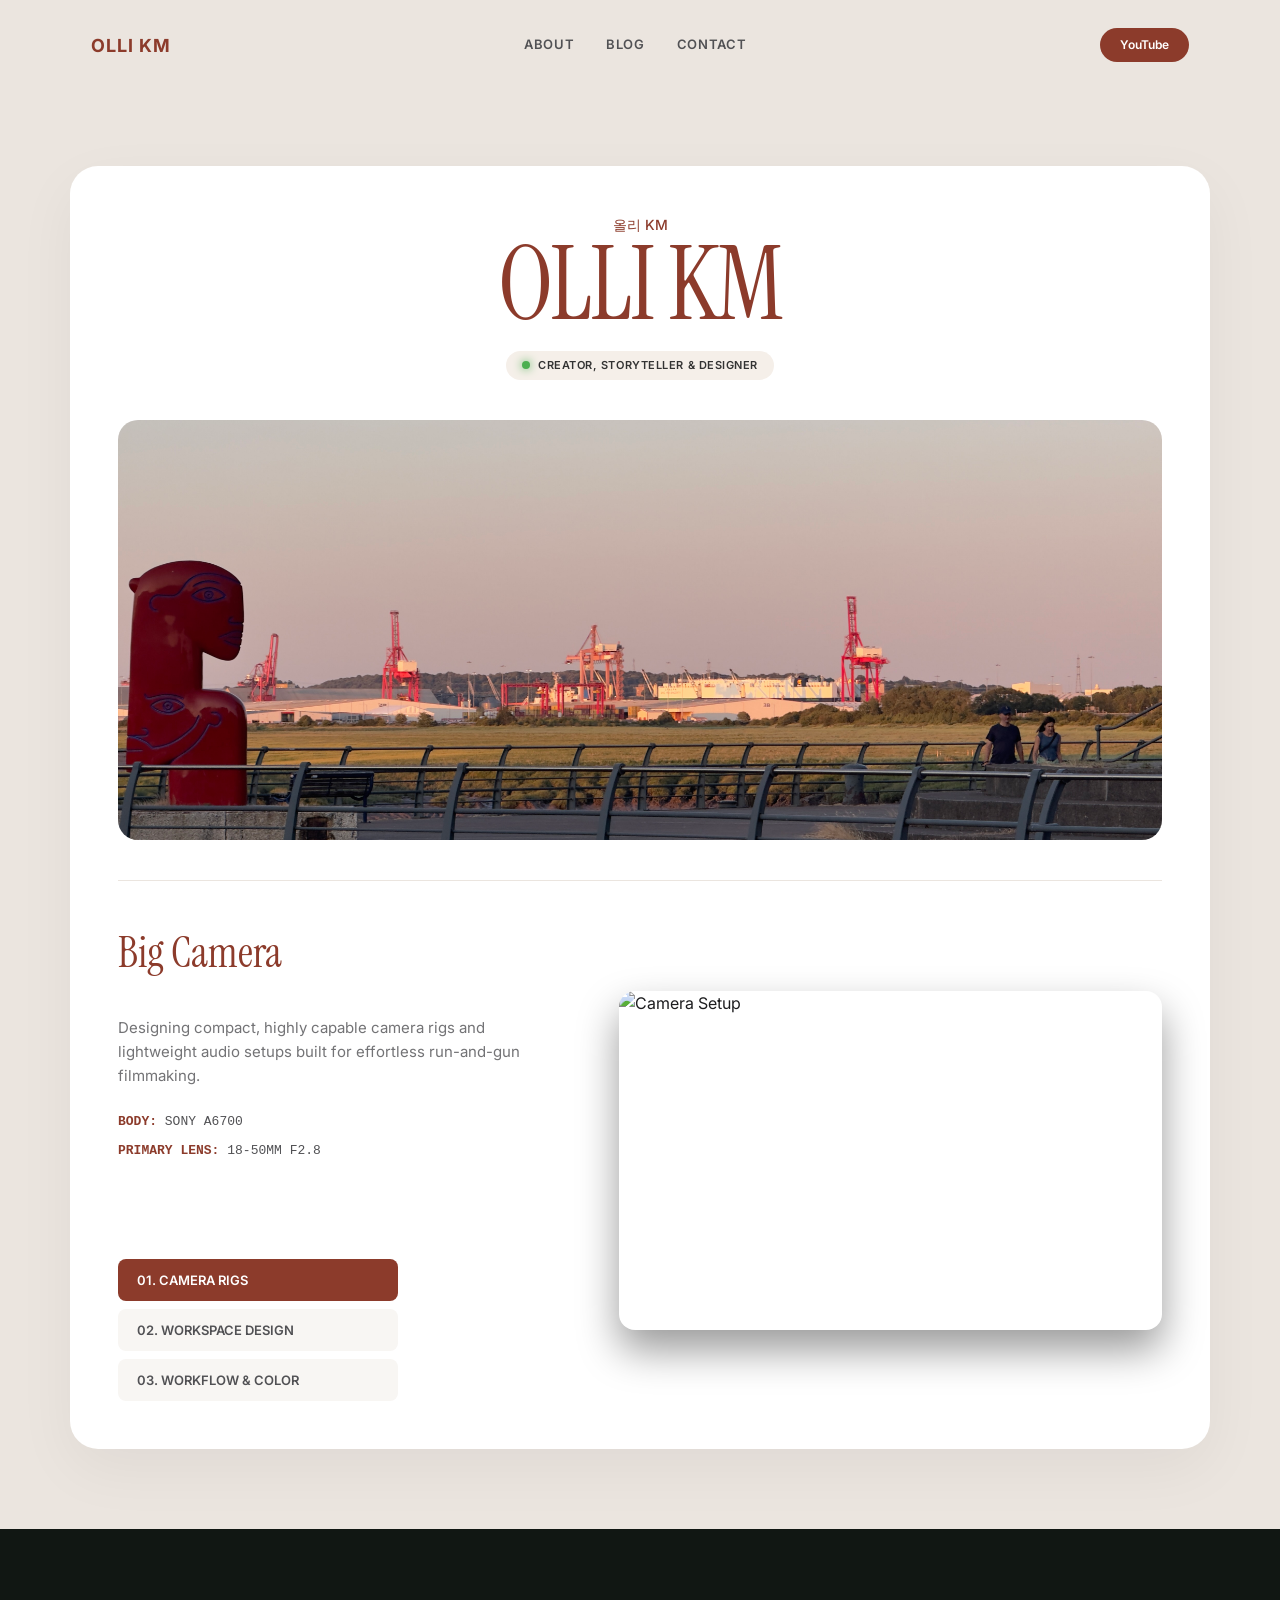
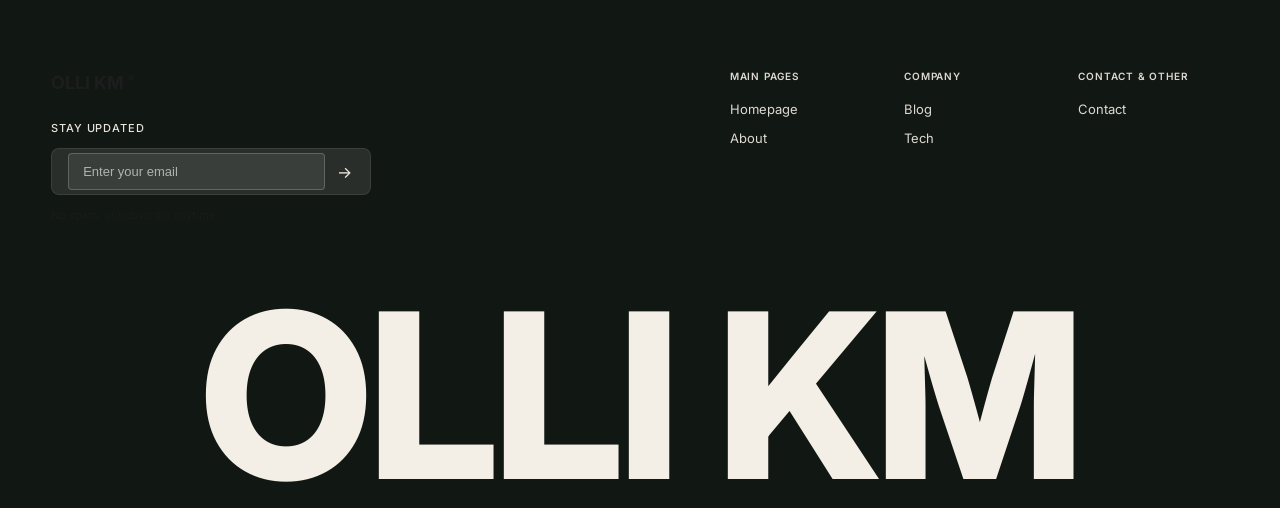
==== commit 2f21fecc: "v16 fix blog" ====
--- a/index.html
+++ b/index.html
@@ -4,6 +4,7 @@
   <meta charset="UTF-8">
   <meta name="viewport" content="width=device-width, initial-scale=1.0">
   <title>Olli Km — Creator & Storyteller</title>
+  <meta name="description" content="Welcome to my personal website and portfolio.">
   <link rel="preconnect" href="https://fonts.googleapis.com">
   <link rel="preconnect" href="https://fonts.gstatic.com" crossorigin>
   <link href="https://fonts.googleapis.com/css2?family=Instrument+Serif:ital@0;1&family=Inter:wght@400;500;600;700&display=swap" rel="stylesheet">
@@ -16,7 +17,6 @@
     <div class="app-nav">
       <a href="index.html" class="app-nav__logo">OLLI KM</a>
       <nav class="app-nav__links">
-        <a href="index.html" class="active">HOME</a>
         <a href="about.html">ABOUT</a>
         <a href="blog.html">BLOG</a>
         <a href="contact.html">CONTACT</a>
@@ -163,5 +163,6 @@
   </footer>
 
   <script src="script.js"></script>
+  <script src="https://identity.netlify.com/v1/netlify-identity-widget.js"></script>
 </body>
 </html>
--- a/styles.css
+++ b/styles.css
@@ -2236,4 +2236,158 @@
   .contact-form-wrapper,
   .contact-form-card { padding: 28px; }
   .hero-image-container { height: 280px; }
+
+  /* =========================================================
+   Mobile Responsiveness & Viewport Fixes (Phones & Tablets)
+   ========================================================= */
+
+@media (max-width: 768px) {
+  /* 1. Global Spacing & Layout Structure */
+  body {
+    overflow-x: hidden;
+  }
+  
+  .page-canvas-wrapper, 
+  .contact-app-container,
+  .hybrid-container {
+    padding: 16px 12px;
+  }
+
+  .page-canvas,
+  .app-window,
+  .contact-window,
+  .contact-form-wrapper,
+  .contact-form-card {
+    padding: 20px 16px;
+    border-radius: 16px;
+  }
+
+  /* 2. Navigation Header & Menu */
+  .app-nav {
+    flex-wrap: wrap;
+    gap: 12px;
+  }
+
+  .app-nav__links {
+    display: none; /* Hide heavy nav links on small screens to save space */
+  }
+
+  .app-nav__actions {
+    margin-left: auto;
+  }
+
+  /* 3. Hero Sections & Bento Grids */
+  .bento-hero,
+  .bento-grid,
+  .three-card-grid,
+  .posts-grid,
+  .values-grid,
+  .directory-grid,
+  .bio-tables-grid,
+  .footer__grid,
+  .contact-grid {
+    grid-template-columns: 1fr !important;
+    gap: 20px !important;
+  }
+
+  .serif-hero-title {
+    font-size: clamp(40px, 12vw, 64px) !important;
+  }
+
+  .bento-hero__img-wrapper {
+    min-height: 280px;
+  }
+
+  /* 4. Search Bar Fixes */
+  .cards-section__header {
+    flex-direction: column;
+    align-items: stretch !important;
+    gap: 12px;
+  }
+
+  #blog-search-input {
+    max-width: 100% !important;
+    width: 100% !important;
+  }
+
+  /* 5. Article Reader Modal Mobile Adaptation */
+  .article-modal {
+    padding: 10px;
+  }
+
+  .article-modal__sheet {
+    max-height: 92vh;
+    padding: 20px 16px;
+    border-radius: 20px;
+  }
+
+  .article-modal__hero-image {
+    height: 200px;
+  }
+
+  .article-modal__title {
+    font-size: 24px;
+  }
+
+  .article-modal__close {
+    top: 16px;
+    right: 16px;
+  }
+
+  /* 6. Forms & Inputs */
+  .form-row {
+    grid-template-columns: 1fr !important;
+    gap: 16px;
+  }
+
+  .bento-submit-btn,
+  .submit-btn,
+  .submit-btn-primary {
+    width: 100%;
+    justify-content: center;
+  }
+
+  /* 7. Footers */
+  .footer__nav-grid {
+    grid-template-columns: 1fr 1fr;
+    gap: 16px;
+  }
+}
+
+/* Extra small devices (iPhone SE / older phones) */
+@media (max-width: 480px) {
+  .serif-hero-title {
+    font-size: 36px !important;
+  }
+  
+  .app-nav__logo {
+    font-size: 15px;
+  }
+
+  .status-pill {
+    font-size: 10px;
+    padding: 4px 10px;
+  }
+}
+}
+@media (max-width: 768px) {
+  /* Fix pagination buttons layout on mobile for easy tapping */
+  .app-pagination {
+    display: flex;
+    justify-content: space-between;
+    align-items: center;
+    padding: 20px 0;
+    gap: 10px;
+  }
+  
+  .page-arrow {
+    padding: 10px 16px;
+    background: #F6F3EF;
+    border-radius: 8px;
+    font-weight: bold;
+  }
+
+  .three-card-grid {
+    grid-template-columns: 1fr !important;
+  }
 }
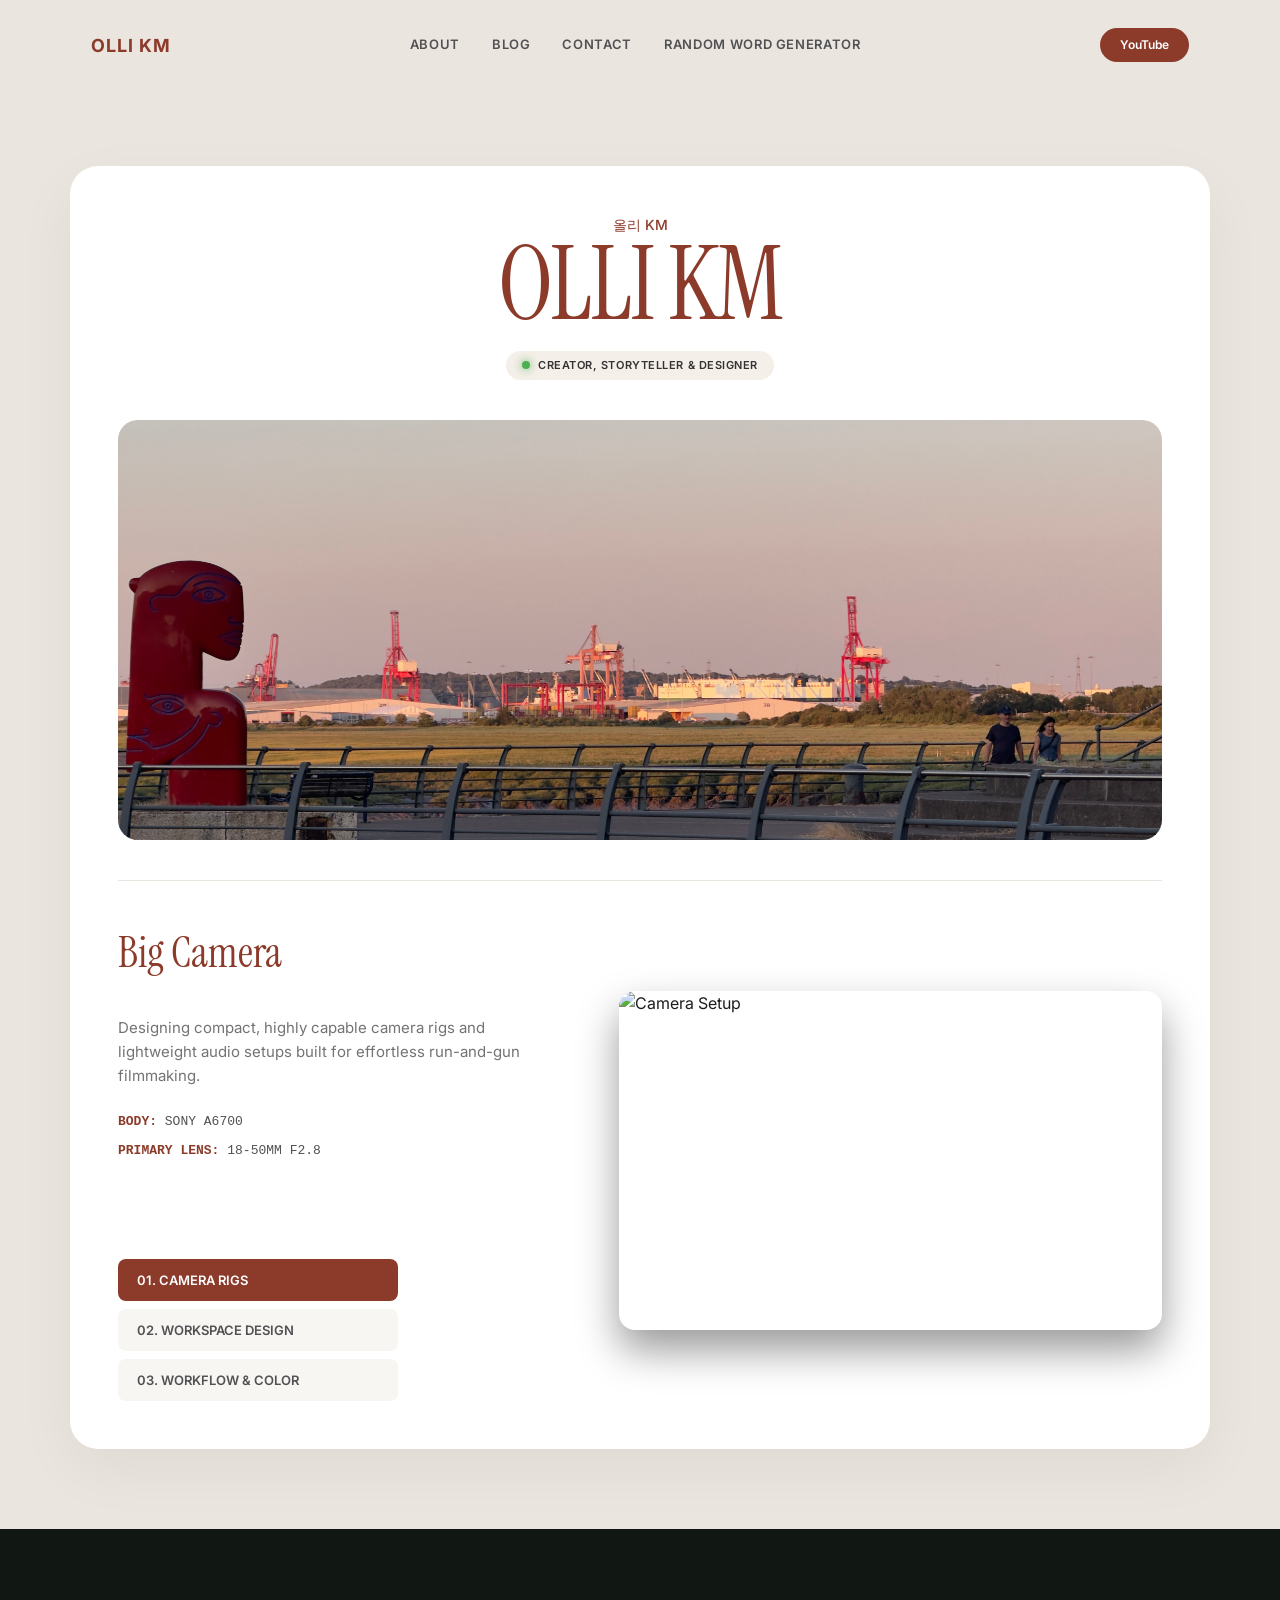
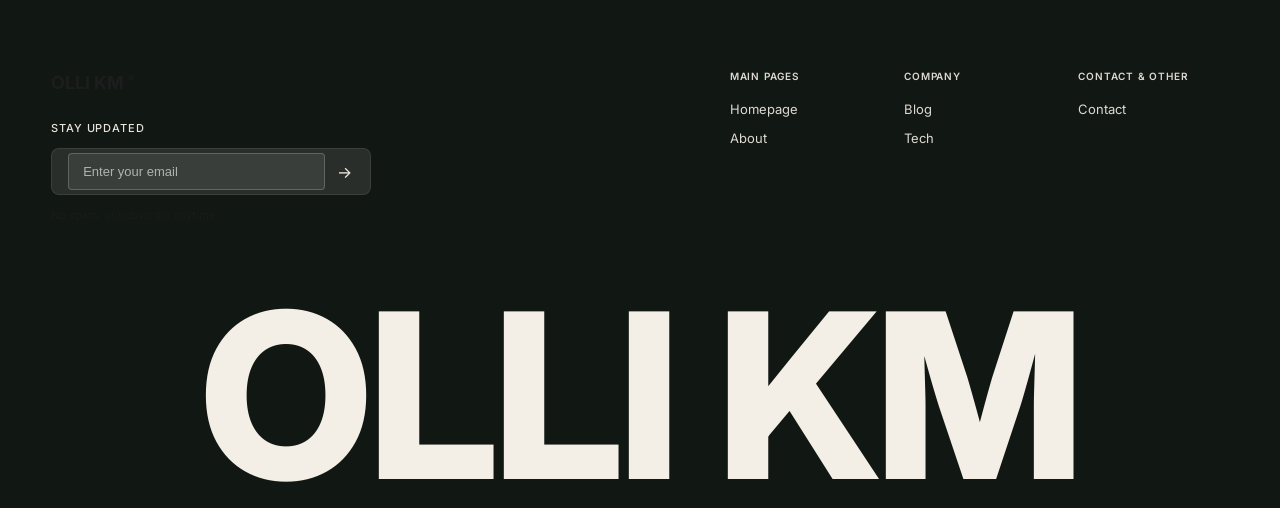
==== commit ba5e68fa: "random word" ====
--- a/index.html
+++ b/index.html
@@ -9,6 +9,8 @@
   <link rel="preconnect" href="https://fonts.gstatic.com" crossorigin>
   <link href="https://fonts.googleapis.com/css2?family=Instrument+Serif:ital@0;1&family=Inter:wght@400;500;600;700&display=swap" rel="stylesheet">
   <link rel="stylesheet" href="styles.css">
+  <link rel="icon" type="image/png" href="/favicon.png">
+<link rel="apple-touch-icon" href="/apple-touch-icon.png">
 </head>
 <body class="about-style-body">
 
@@ -20,12 +22,14 @@
         <a href="about.html">ABOUT</a>
         <a href="blog.html">BLOG</a>
         <a href="contact.html">CONTACT</a>
+        <a href="randomword.html">RANDOM WORD GENERATOR</a>
       </nav>
       <div class="app-nav__actions">
         <a href="https://www.youtube.com/@OlliKm" target="_blank" rel="noopener noreferrer" class="nav-btn-primary">YouTube</a>
       </div>
     </div>
   </header>
+
 
   <!-- FLOATING APP CANVAS CONTAINER -->
   <div class="page-canvas-wrapper">
--- a/styles.css
+++ b/styles.css
@@ -2390,4 +2390,197 @@
   .three-card-grid {
     grid-template-columns: 1fr !important;
   }
+}
+/* =========================================================
+   Centered Search Bar Update
+   ========================================================= */
+.cards-section__header {
+  display: flex;
+  flex-direction: column;
+  align-items: center;
+  justify-content: center;
+  margin-bottom: 32px;
+  text-align: center;
+}
+
+.cards-section__header .section-title {
+  margin-bottom: 16px;
+}
+
+.search-container {
+  display: flex;
+  justify-content: center;
+  width: 100%;
+  margin: 0 auto;
+}
+
+#blog-search-input {
+  width: 100%;
+  max-width: 480px;
+  padding: 12px 20px;
+  border-radius: 24px;
+  border: 1px solid #d0c8bf;
+  font-size: 0.95rem;
+  text-align: center;
+  outline: none;
+  background-color: #faf8f5;
+  transition: all 0.2s ease;
+}
+
+#blog-search-input:focus {
+  border-color: #8C3B2B;
+  background-color: #ffffff;
+  box-shadow: 0 4px 12px rgba(0, 0, 0, 0.08);
+}
+/* =========================================================
+   Mini-Page Card Layout Styling
+   ========================================================= */
+.soft-card {
+  background: #FAF8F5;
+  border-radius: 20px;
+  overflow: hidden;
+  border: 1px solid #EAE5DF;
+  transition: transform 0.25s ease, box-shadow 0.25s ease;
+  display: flex;
+  flex-direction: column;
+}
+
+.soft-card:hover {
+  transform: translateY(-6px);
+  box-shadow: 0 16px 32px rgba(0, 0, 0, 0.08);
+}
+
+/* Mini Window Browser Header inside the Card */
+.soft-card__mini-browser {
+  background: #EFECE6;
+  padding: 10px 12px;
+  border-bottom: 1px solid #E2DCD4;
+}
+
+.mini-browser__header {
+  display: flex;
+  align-items: center;
+  gap: 6px;
+  margin-bottom: 8px;
+}
+
+.mini-dot {
+  width: 8px;
+  height: 8px;
+  border-radius: 50%;
+}
+.mini-dot.red { background: #FF5F56; }
+.mini-dot.yellow { background: #FFBD2E; }
+.mini-dot.green { background: #27C93F; }
+
+.mini-browser__title-bar {
+  font-family: monospace;
+  font-size: 10px;
+  color: #777;
+  margin-left: auto;
+  margin-right: auto;
+  overflow: hidden;
+  text-overflow: ellipsis;
+  white-space: nowrap;
+  max-width: 140px;
+}
+
+/* Card Image Container */
+.soft-card__image {
+  width: 100%;
+  aspect-ratio: 16/10;
+  border-radius: 12px;
+  overflow: hidden;
+  background: #f0f0f0;
+}
+
+.soft-card__image img {
+  width: 100%;
+  height: 100%;
+  object-fit: cover;
+  transition: transform 0.4s ease;
+}
+
+.soft-card:hover .soft-card__image img {
+  transform: scale(1.03);
+}
+
+/* Card Body & Typography */
+.soft-card__body {
+  padding: 20px;
+  display: flex;
+  flex-direction: column;
+  flex: 1;
+}
+
+.soft-card__title {
+  font-family: 'Instrument Serif', Georgia, serif;
+  font-size: 24px;
+  font-weight: 400;
+  line-height: 1.15;
+  color: #1D1D1F;
+  margin-bottom: 8px;
+}
+
+.soft-card__desc {
+  font-size: 13px;
+  color: #6E6E73;
+  line-height: 1.5;
+  margin-bottom: 16px;
+  display: -webkit-box;
+  -webkit-line-clamp: 2;
+  -webkit-box-orient: vertical;
+  overflow: hidden;
+  flex: 1;
+}
+
+.soft-card__footer-meta {
+  display: flex;
+  justify-content: space-between;
+  align-items: center;
+  border-top: 1px solid #EAE5DF;
+  padding-top: 12px;
+  margin-top: auto;
+}
+
+.soft-card__meta {
+  font-size: 10px;
+  color: #86868B;
+  font-weight: 600;
+  font-family: monospace;
+}
+
+.mini-read-pill {
+  font-size: 11px;
+  font-weight: 600;
+  color: #8C3B2B;
+}
+/* 1. Hide the mobile pagination by default (for desktop view) */
+.app-pagination {
+  display: none; 
+}
+
+/* 2. Rules for Mobile Screens (Tablets and Phones - under 768px) */
+@media screen and (max-width: 767px) {
+  
+  /* Show the mobile pagination buttons */
+  .app-pagination {
+    display: flex; /* Or display: block; depending on your current styling */
+    justify-content: space-between;
+  }
+
+  /* Hide your desktop clickable titles */
+  /* NOTE: Replace '.desktop-titles' with the actual class or ID of your desktop titles */
+  .desktop-titles {
+    display: none; 
+  }
+}
+
+/* 3. Rules for Desktop Screens (768px and wider) */
+@media screen and (min-width: 768px) {
+  
+  /* Ensure desktop titles are visible on larger screens */
+  .desktop-titles {
+    display: flex; /* Or display: block; */
+  }
 }
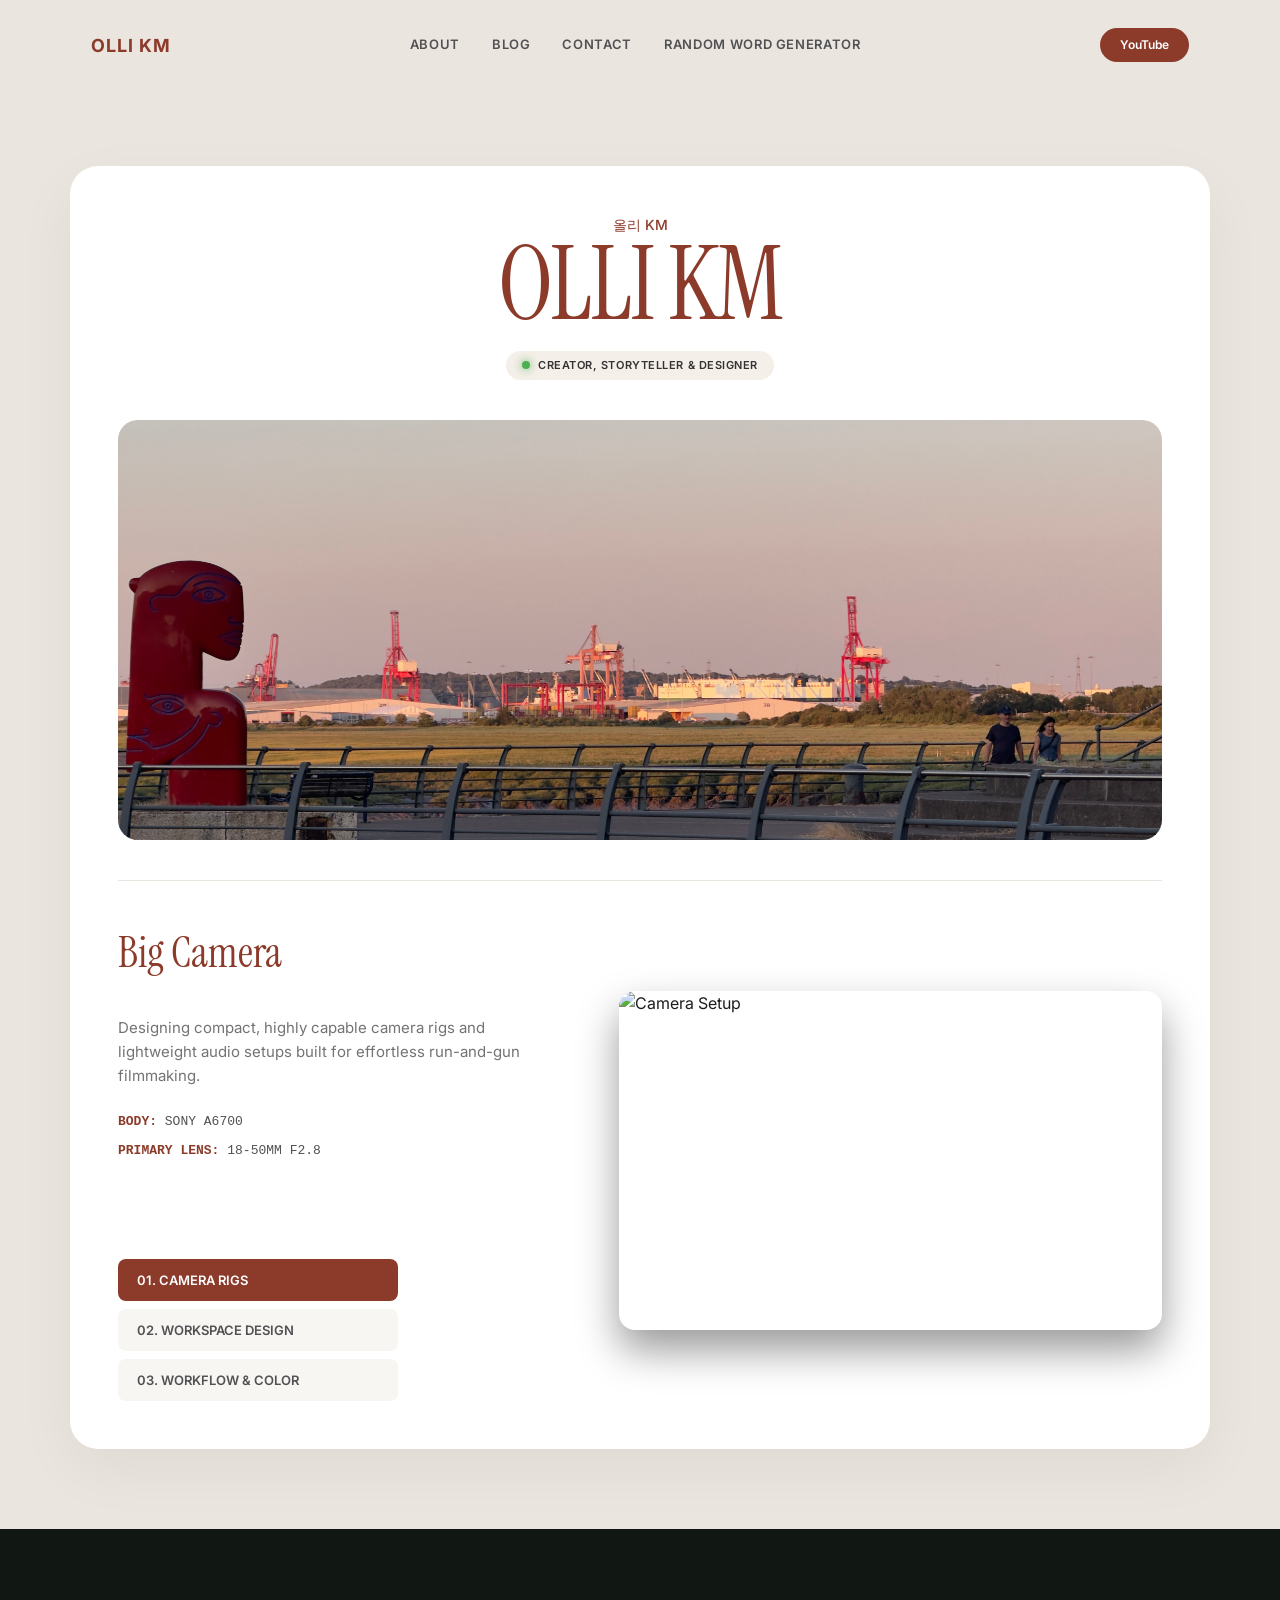
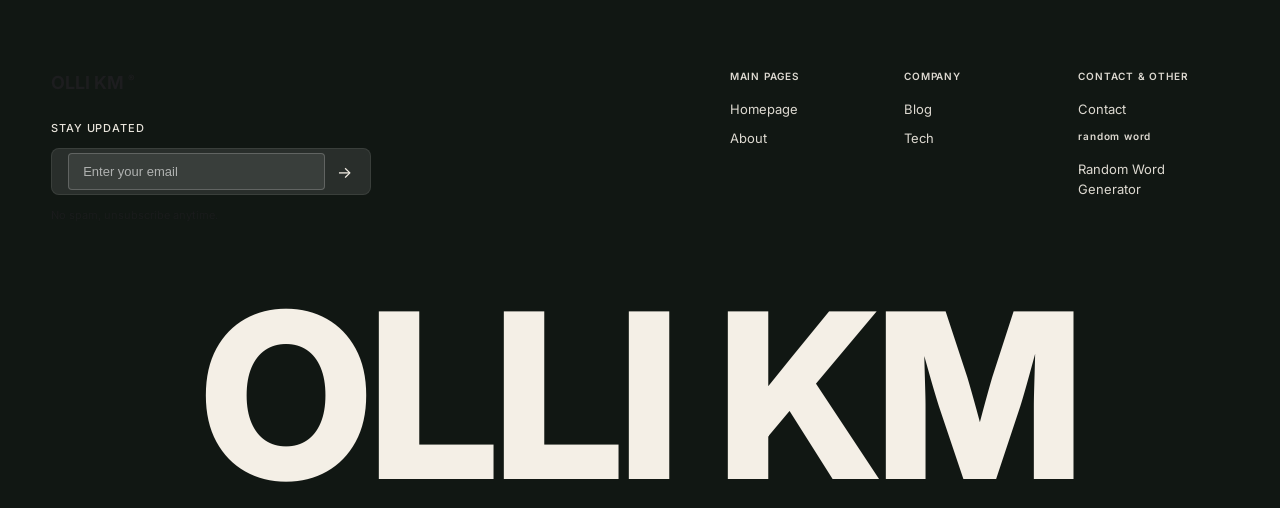
==== commit f5cbe920: "word at bottom" ====
--- a/index.html
+++ b/index.html
@@ -158,6 +158,8 @@
           <div class="footer__col">
             <span class="footer__col-head">CONTACT & OTHER</span>
             <a href="contact.html">Contact</a>
+            <span class="footer__col-head">random word</span>
+            <a href="randomword.html">Random Word Generator</a>
           </div>
         </nav>
       </div>
